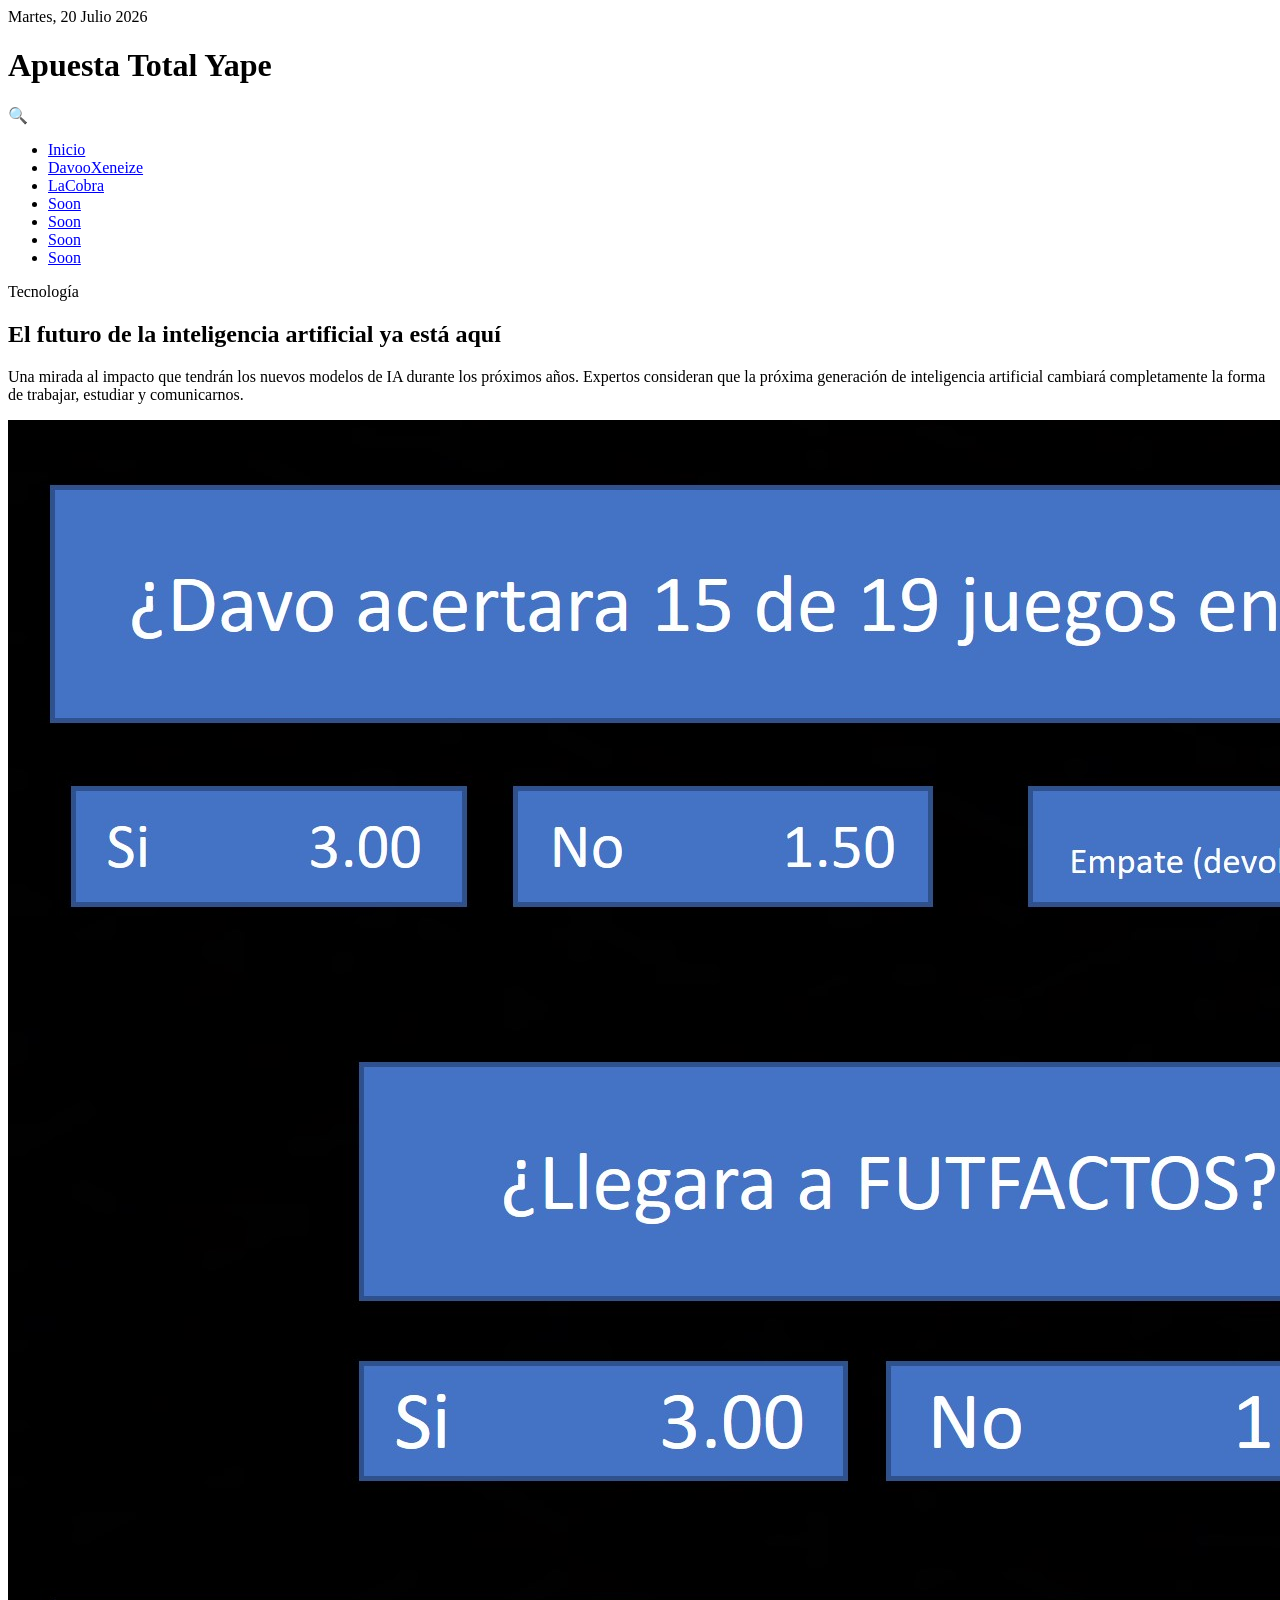
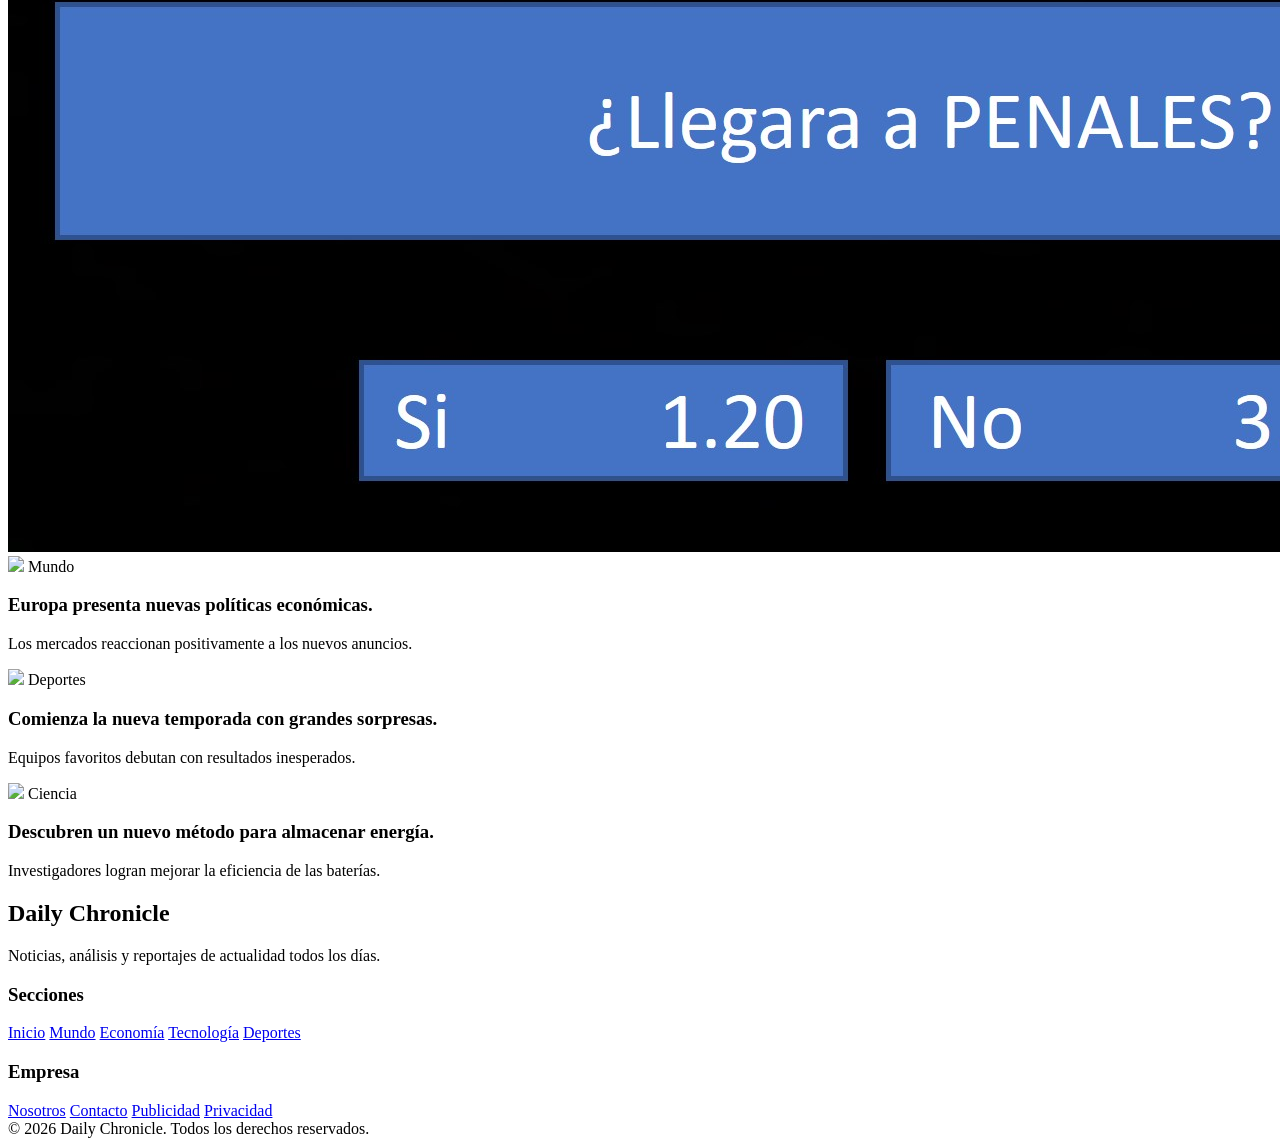
==== index.html @ 3ba388fc "Primer proyecto" ====
<!DOCTYPE html>
<html lang="es">

<head>

    <meta charset="UTF-8">
    <meta name="viewport" content="width=device-width, initial-scale=1.0">

    <title>ApuestaTotalYape</title>

    <!-- Google Fonts -->
    <link rel="preconnect" href="https://fonts.googleapis.com">
    <link rel="preconnect" href="https://fonts.gstatic.com" crossorigin>

    <link href="https://fonts.googleapis.com/css2?family=Inter:wght@300;400;500;600;700&family=Playfair+Display:wght@600;700;800&display=swap" rel="stylesheet">

    <!-- CSS -->
    <link rel="stylesheet" href="styles.css">

</head>

<body>

    <!-- ========================================= -->
    <!-- HEADER -->
    <!-- ========================================= -->

    <header>

        <div class="top-bar">

            <div class="date">
                Martes, 20 Julio 2026
            </div>

            <div class="logo">
                <h1>Apuesta Total Yape</h1>
            </div>

            <div class="account">
                🔍
            </div>

        </div>

        <nav>

            <ul>

                <li><a href="#">Inicio</a></li>
                <li><a href="#">DavooXeneize</a></li>
                <li><a href="#">LaCobra</a></li>
                <li><a href="#">Soon</a></li>
                <li><a href="#">Soon</a></li>
                <li><a href="#">Soon</a></li>
                <li><a href="#">Soon</a></li>

            </ul>

        </nav>

    </header>

    <!-- ========================================= -->
    <!-- CONTENIDO -->
    <!-- ========================================= -->

    <main>

        <!-- HERO -->

        <section class="hero">

            <div class="hero-text">

                <span class="category">
                    Tecnología
                </span>

                <h2>
                    El futuro de la inteligencia artificial ya está aquí
                </h2>

                <p>
                    Una mirada al impacto que tendrán los nuevos modelos de IA
                    durante los próximos años. Expertos consideran que la
                    próxima generación de inteligencia artificial cambiará
                    completamente la forma de trabajar, estudiar y comunicarnos.
                </p>

            </div>

            <div class="hero-image">

                <img src="img/principal.jpg" alt="Noticia principal">

            </div>

        </section>

        <!-- ========================================= -->
        <!-- NOTICIAS -->
        <!-- ========================================= -->

        <section class="news">

            <article class="card">

                <img src="img/noticia1.jpg">

                <span>Mundo</span>

                <h3>Europa presenta nuevas políticas económicas.</h3>

                <p>
                    Los mercados reaccionan positivamente a los nuevos anuncios.
                </p>

            </article>

            <article class="card">

                <img src="img/noticia2.jpg">

                <span>Deportes</span>

                <h3>Comienza la nueva temporada con grandes sorpresas.</h3>

                <p>
                    Equipos favoritos debutan con resultados inesperados.
                </p>

            </article>

            <article class="card">

                <img src="img/noticia3.jpg">

                <span>Ciencia</span>

                <h3>Descubren un nuevo método para almacenar energía.</h3>

                <p>
                    Investigadores logran mejorar la eficiencia de las baterías.
                </p>

            </article>

        </section>

    </main>

    <!-- ========================================= -->
    <!-- FOOTER -->
    <!-- ========================================= -->

    <footer>

        <div class="footer-container">

            <div class="footer-logo">

                <h2>Daily Chronicle</h2>

                <p>
                    Noticias, análisis y reportajes de actualidad todos los días.
                </p>

            </div>

            <div class="footer-links">

                <h3>Secciones</h3>

                <a href="#">Inicio</a>
                <a href="#">Mundo</a>
                <a href="#">Economía</a>
                <a href="#">Tecnología</a>
                <a href="#">Deportes</a>

            </div>

            <div class="footer-links">

                <h3>Empresa</h3>

                <a href="#">Nosotros</a>
                <a href="#">Contacto</a>
                <a href="#">Publicidad</a>
                <a href="#">Privacidad</a>

            </div>

        </div>

        <div class="copyright">

            © 2026 Daily Chronicle. Todos los derechos reservados.

        </div>

    </footer>

    <script src="script.js"></script>

</body>

</html>
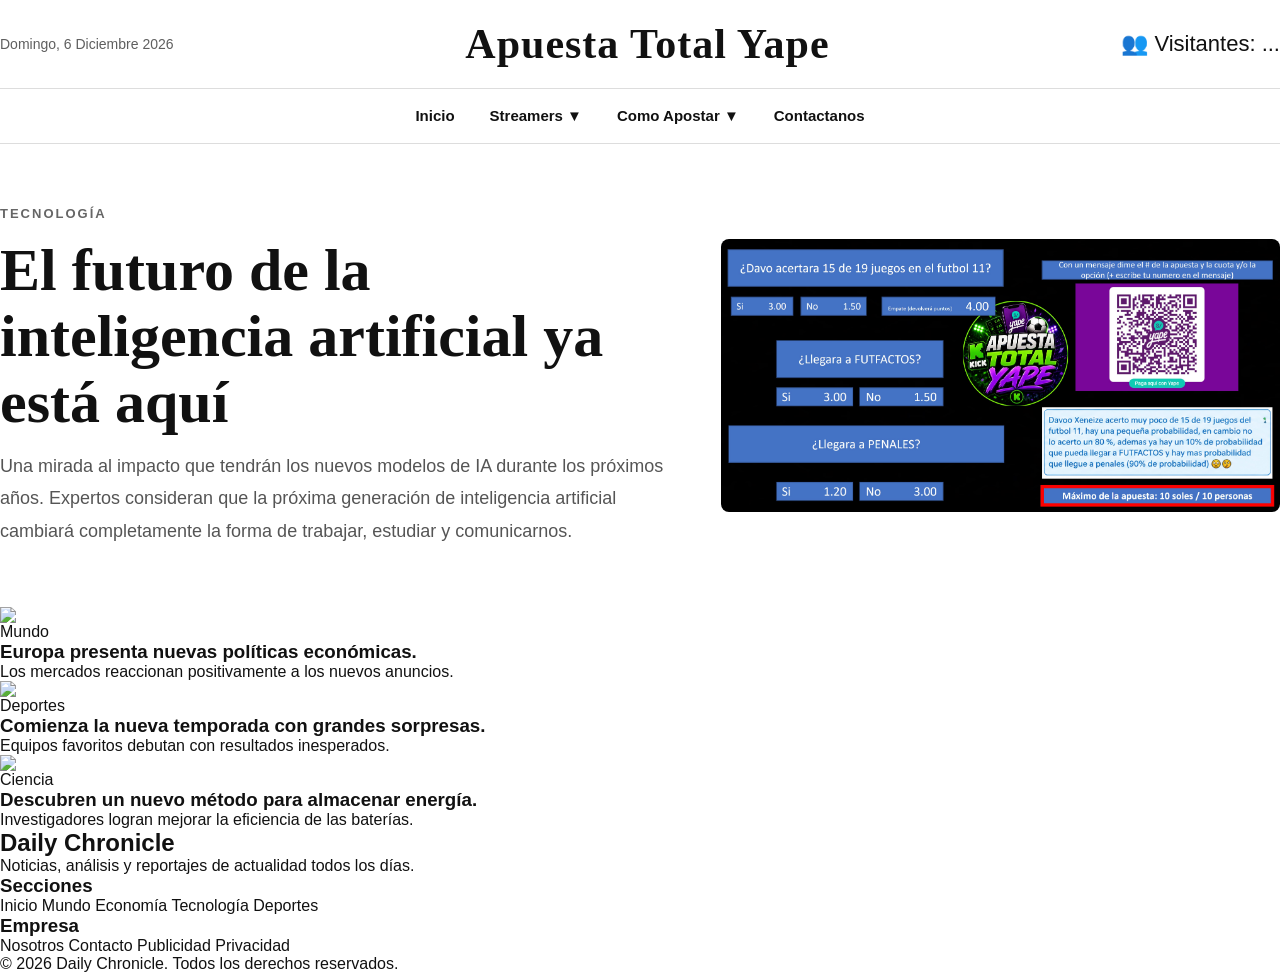
==== commit 1ad6fc6a: "Agregar contador de visitas" ====
--- a/index.html
+++ b/index.html
@@ -29,35 +29,69 @@
 
         <div class="top-bar">
 
-            <div class="date">
-                Martes, 20 Julio 2026
-            </div>
+            <div class="date" id="fecha"></div>
 
             <div class="logo">
                 <h1>Apuesta Total Yape</h1>
             </div>
 
             <div class="account">
-                🔍
-            </div>
+    <span id="contador">👥 Visitantes: ...</span>
+</div>
 
         </div>
 
         <nav>
 
-            <ul>
-
-                <li><a href="#">Inicio</a></li>
-                <li><a href="#">DavooXeneize</a></li>
-                <li><a href="#">LaCobra</a></li>
-                <li><a href="#">Soon</a></li>
-                <li><a href="#">Soon</a></li>
-                <li><a href="#">Soon</a></li>
-                <li><a href="#">Soon</a></li>
+    <ul>
+
+        <li><a href="#">Inicio</a></li>
+
+        <li class="dropdown">
+
+            <a href="#">Streamers ▼</a>
+
+            <ul class="submenu">
+
+                <li>
+                    <a href="https://www.youtube.com/@DavooXeneize" target="_blank">
+                        Davoo Xeneize
+                    </a>
+                </li>
+
+                <li>
+                    <a href="https://www.youtube.com/@LaCobra" target="_blank">
+                        LaCobra
+                    </a>
+                </li>
 
             </ul>
 
-        </nav>
+        </li>
+
+        <li class="dropdown">
+
+    <a href="#">Como Apostar ▼</a>
+
+    <ul class="submenu">
+
+        <li><a href="#">Depósito</a></li>
+
+        <li><a href="#">Cuotas</a></li>
+
+        <li><a href="#">Estadísticas</a></li>
+
+        <li><a href="#">Límite</a></li>
+
+    </ul>
+
+</li>
+        
+        <li><a href="#">Contactanos</a></li>
+
+    </ul>
+
+</nav>
 
     </header>
 
--- a/styles.css
+++ b/styles.css
@@ -0,0 +1,326 @@
+/* ===========================
+   GOOGLE FONTS
+=========================== */
+
+:root{
+
+    --primary:#111111;
+    --secondary:#5f5f5f;
+    --light:#f5f5f5;
+    --border:#dddddd;
+    --white:#ffffff;
+
+    --title:'Playfair Display', serif;
+    --text:'Inter', sans-serif;
+
+    --container:1300px;
+
+}
+
+/* ===========================
+   RESET
+=========================== */
+
+*{
+    margin:0;
+    padding:0;
+    box-sizing:border-box;
+}
+
+html{
+    scroll-behavior:smooth;
+}
+
+body{
+
+    font-family:var(--text);
+    background:var(--white);
+    color:var(--primary);
+
+}
+
+img{
+
+    width:100%;
+    display:block;
+
+}
+
+a{
+
+    text-decoration:none;
+    color:inherit;
+
+}
+
+ul{
+
+    list-style:none;
+
+}
+
+/* ===========================
+   CONTENEDOR
+=========================== */
+
+.container{
+
+    width:90%;
+    max-width:var(--container);
+    margin:auto;
+
+}
+
+/* ===========================
+   HEADER
+=========================== */
+
+header{
+
+    border-bottom:1px solid var(--border);
+    background:white;
+
+}
+
+/* Barra superior */
+
+.top-bar{
+
+    max-width:var(--container);
+    margin:auto;
+
+    display:flex;
+    justify-content:space-between;
+    align-items:center;
+
+    padding:20px 0;
+
+}
+
+.date{
+
+    font-size:14px;
+    color:var(--secondary);
+
+}
+
+.logo h1{
+
+    font-family:var(--title);
+    font-size:42px;
+    font-weight:800;
+    letter-spacing:1px;
+
+}
+
+.account{
+
+    font-size:22px;
+    cursor:pointer;
+
+}
+
+/* ===========================
+   MENU
+=========================== */
+
+nav{
+
+    border-top:1px solid var(--border);
+
+}
+
+nav ul{
+
+    max-width: var(--container);
+
+    margin: auto;
+
+    display: flex;
+
+    justify-content: center;
+
+    gap: 35px;
+
+    padding: 18px 0;
+
+}
+
+nav a{
+
+    font-size:15px;
+    font-weight:600;
+
+    transition:.25s;
+
+}
+
+nav a:hover{
+
+    color:#777;
+
+}
+
+/* ===========================
+   HERO
+=========================== */
+
+.hero{
+
+    max-width:var(--container);
+
+    margin:60px auto;
+
+    display:grid;
+
+    grid-template-columns:1.2fr 1fr;
+
+    gap:50px;
+
+    align-items:center;
+
+}
+
+.category{
+
+    color:#666;
+
+    font-size:13px;
+
+    font-weight:700;
+
+    text-transform:uppercase;
+
+    letter-spacing:2px;
+
+}
+
+.hero h2{
+
+    font-family:var(--title);
+
+    font-size:60px;
+
+    line-height:1.1;
+
+    margin:15px 0;
+
+}
+
+.hero p{
+
+    color:#555;
+
+    line-height:1.8;
+
+    font-size:18px;
+
+}
+
+.hero-image img{
+
+    border-radius:8px;
+
+}
+
+/* ===========================
+   RESPONSIVE
+=========================== */
+
+@media(max-width:900px){
+
+    .hero{
+
+        grid-template-columns:1fr;
+
+    }
+
+    .logo h1{
+
+        font-size:30px;
+
+    }
+
+    nav ul{
+
+        gap:15px;
+        flex-wrap:wrap;
+
+    }
+
+}
+
+/* ===========================
+   MENU DESPLEGABLE
+=========================== */
+
+.dropdown{
+    position: relative;
+}
+
+.dropdown .submenu{
+
+    display: none;
+
+    position: absolute;
+
+    top: 100%;
+    left: 0;
+
+    background: white;
+
+    min-width: 220px;
+
+    padding: 8px 0;
+
+    margin: 0;
+
+    border: 2px solid #2e8b57;
+
+    list-style: none;
+
+    box-shadow: 0 10px 20px rgba(0,0,0,.15);
+
+    border-radius: 8px;
+
+    z-index: 1000;
+
+    /* MUY IMPORTANTE */
+    flex-direction: column;
+}
+
+.dropdown .submenu li{
+
+    width: 100%;
+}
+
+.dropdown .submenu li a{
+
+    display: block;
+
+    padding: 10px 18px;
+
+    color: #111;
+
+    font-weight: 600;
+
+    transition: all .3s ease;
+
+}
+
+.dropdown .submenu li a:hover{
+
+    background: #1faa59;
+
+    color: white;
+
+    transition: .3s;
+
+    box-shadow: 0 0 12px rgba(31,170,89,.7);
+
+}
+
+.dropdown:hover .submenu{
+
+    display: block;
+}
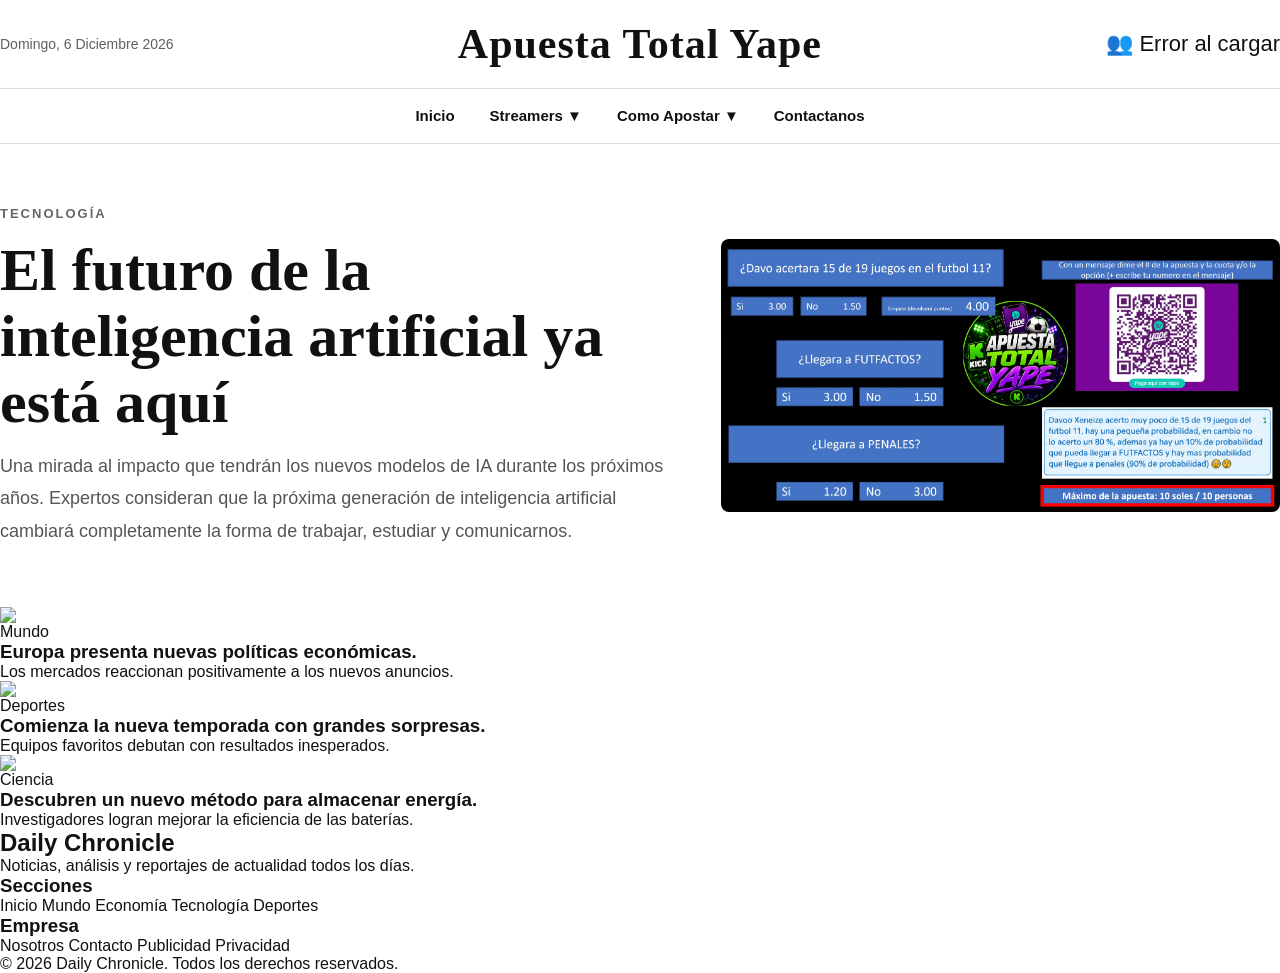
==== commit 6c3404a4: "Agregar GoatCounter" ====
--- a/index.html
+++ b/index.html
@@ -237,6 +237,9 @@
 
     <script src="script.js"></script>
 
+    <script data-goatcounter="https://eddketz.goatcounter.com/count"
+        async src="//gc.zgo.at/count.js"></script>
+
 </body>
 
 </html>
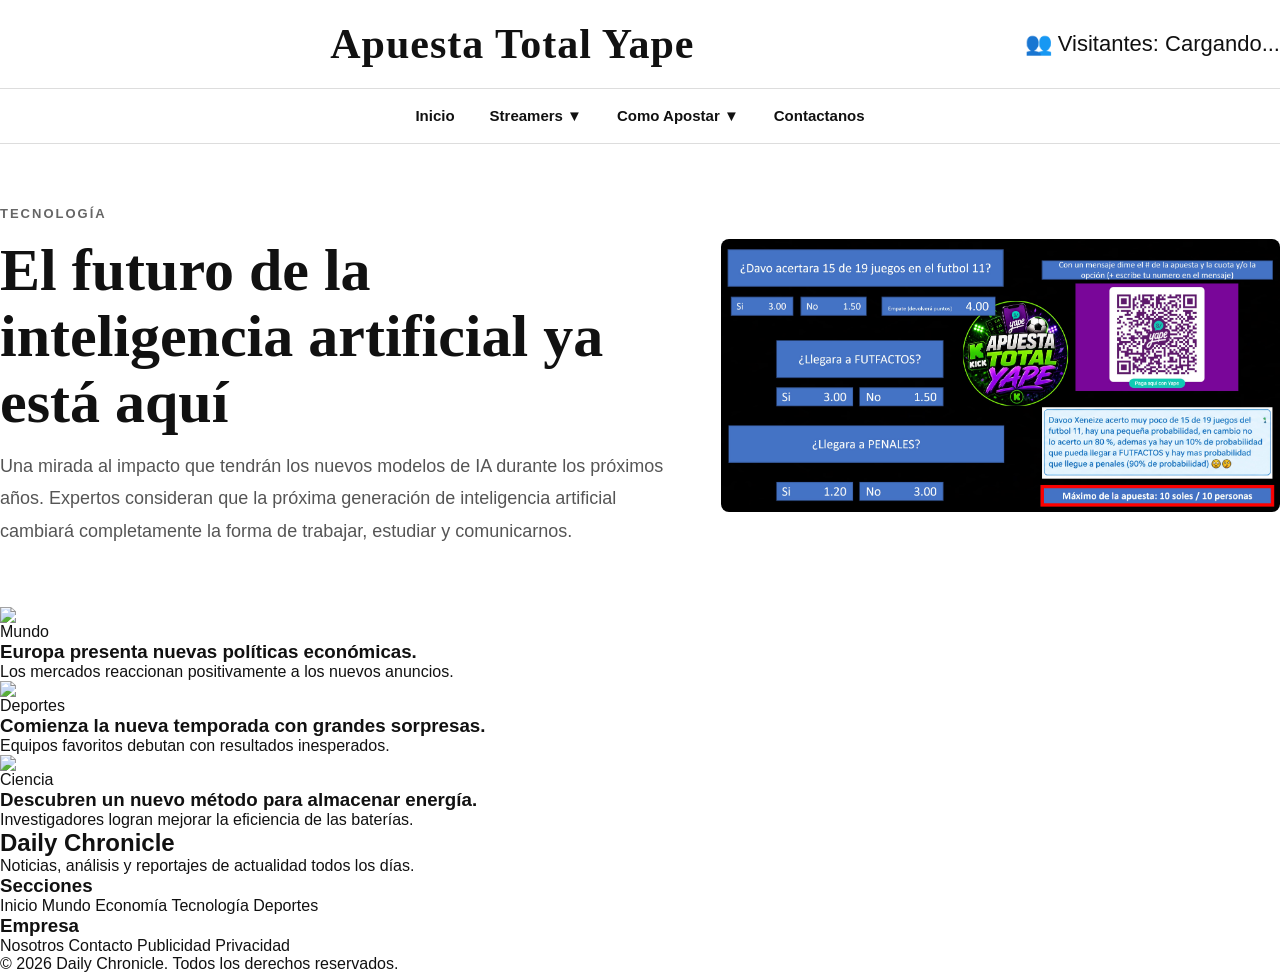
==== commit 2401b110: "Actualizar contador Supabase" ====
--- a/index.html
+++ b/index.html
@@ -36,7 +36,7 @@
             </div>
 
             <div class="account">
-    <span id="contador">👥 Visitantes: ...</span>
+    <span id="contador">👥 Visitantes: Cargando...</span>
 </div>
 
         </div>
@@ -235,7 +235,8 @@
 
     </footer>
 
-    <script src="script.js"></script>
+    <script src="https://cdn.jsdelivr.net/npm/@supabase/supabase-js@2"></script>
+    <script src="script.js?v=1"></script>
 
     <script data-goatcounter="https://eddketz.goatcounter.com/count"
         async src="//gc.zgo.at/count.js"></script>
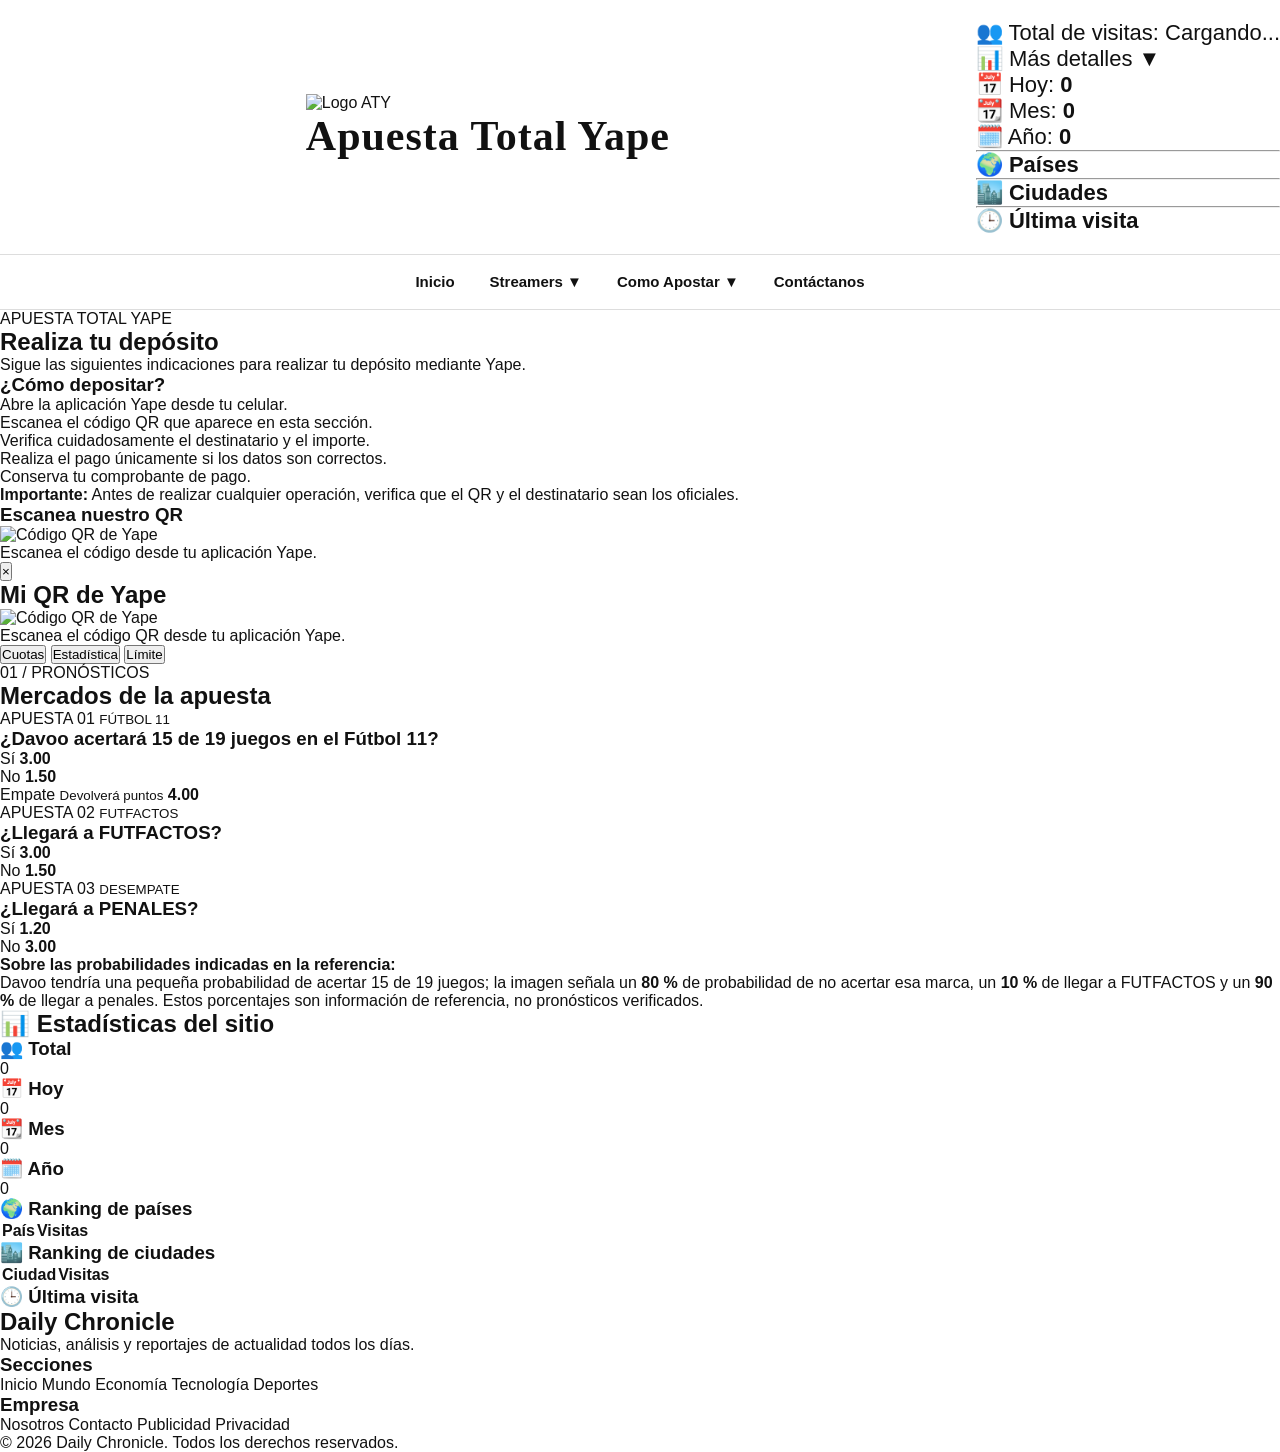
==== commit 83633895: "Update index.html with new features and links" ====
--- a/index.html
+++ b/index.html
@@ -8,6 +8,8 @@
 
     <title>ApuestaTotalYape</title>
 
+    <!-- LOGO DE LA PESTAÑA -->
+    <link rel="icon" type="image/png" href="./img/favicon.png?v=2">
     <!-- Google Fonts -->
     <link rel="preconnect" href="https://fonts.googleapis.com">
     <link rel="preconnect" href="https://fonts.gstatic.com" crossorigin>
@@ -16,6 +18,7 @@
 
     <!-- CSS -->
     <link rel="stylesheet" href="styles.css">
+    
 
 </head>
 
@@ -32,65 +35,109 @@
             <div class="date" id="fecha"></div>
 
             <div class="logo">
+                <img src="img/favicon.png" alt="Logo ATY">
                 <h1>Apuesta Total Yape</h1>
             </div>
 
             <div class="account">
-    <span id="contador">👥 Visitantes: Cargando...</span>
+
+    <span id="contador">
+        👥 Total de visitas: Cargando...
+    </span>
+
+    <div class="menu-estadisticas">
+
+        <span class="btn-detalles">
+            📊 Más detalles ▼
+        </span>
+
+        <div class="submenu-estadisticas">
+
+            <div class="detalle">
+                📅 Hoy:
+                <strong id="hoy">0</strong>
+            </div>
+
+            <div class="detalle">
+                📆 Mes:
+                <strong id="mes">0</strong>
+            </div>
+
+            <div class="detalle">
+                🗓️ Año:
+                <strong id="anio">0</strong>
+            </div>
+
+            <hr>
+
+            <h4>🌍 Países</h4>
+
+            <table class="tabla-mini">
+                <tbody id="rankingPaises"></tbody>
+            </table>
+
+            <hr>
+
+            <h4>🏙️ Ciudades</h4>
+
+            <table class="tabla-mini">
+                <tbody id="rankingCiudades"></tbody>
+            </table>
+
+            <hr>
+
+            <h4>🕒 Última visita</h4>
+
+            <div id="ultimaVisita"></div>
+
+        </div>
+
+    </div>
+
 </div>
 
         </div>
 
         <nav>
-
     <ul>
 
-        <li><a href="#">Inicio</a></li>
+        <li><a href="#inicio">Inicio</a></li>
 
         <li class="dropdown">
-
             <a href="#">Streamers ▼</a>
 
             <ul class="submenu">
-
                 <li>
-                    <a href="https://www.youtube.com/@DavooXeneize" target="_blank">
+                    <a href="https://kick.com/davooxeneize" target="_blank" rel="noopener noreferrer">
                         Davoo Xeneize
                     </a>
                 </li>
 
                 <li>
-                    <a href="https://www.youtube.com/@LaCobra" target="_blank">
+                    <a href="https://kick.com/lacobraaa" target="_blank" rel="noopener noreferrer">
                         LaCobra
                     </a>
                 </li>
-
             </ul>
-
         </li>
 
         <li class="dropdown">
-
     <a href="#">Como Apostar ▼</a>
 
     <ul class="submenu">
-
-        <li><a href="#">Depósito</a></li>
-
-        <li><a href="#">Cuotas</a></li>
-
-        <li><a href="#">Estadísticas</a></li>
-
-        <li><a href="#">Límite</a></li>
-
+        <li><a href="#deposito">Depósito</a></li>
+
+        <li>
+            <a href="#cuotas">
+                Cuotas - Estadísticas - Límite
+            </a>
+        </li>
     </ul>
-
 </li>
-        
-        <li><a href="#">Contactanos</a></li>
+
+        <li><a href="#contactanos">Contáctanos</a></li>
 
     </ul>
-
 </nav>
 
     </header>
@@ -99,90 +146,413 @@
     <!-- CONTENIDO -->
     <!-- ========================================= -->
 
-    <main>
-
-        <!-- HERO -->
-
-        <section class="hero">
-
-            <div class="hero-text">
-
-                <span class="category">
-                    Tecnología
-                </span>
-
-                <h2>
-                    El futuro de la inteligencia artificial ya está aquí
-                </h2>
-
-                <p>
-                    Una mirada al impacto que tendrán los nuevos modelos de IA
-                    durante los próximos años. Expertos consideran que la
-                    próxima generación de inteligencia artificial cambiará
-                    completamente la forma de trabajar, estudiar y comunicarnos.
-                </p>
-
-            </div>
-
-            <div class="hero-image">
-
-                <img src="img/principal.jpg" alt="Noticia principal">
-
-            </div>
-
-        </section>
-
-        <!-- ========================================= -->
-        <!-- NOTICIAS -->
-        <!-- ========================================= -->
-
-        <section class="news">
-
-            <article class="card">
-
-                <img src="img/noticia1.jpg">
-
-                <span>Mundo</span>
-
-                <h3>Europa presenta nuevas políticas económicas.</h3>
-
-                <p>
-                    Los mercados reaccionan positivamente a los nuevos anuncios.
-                </p>
-
+    
+<main id="inicio" class="contenido-aty">
+
+   
+<!-- 1. DEPOSITOS -->
+<section id="deposito" class="seccion">
+
+    <span class="etiqueta">APUESTA TOTAL YAPE</span>
+
+    <h2>Realiza tu depósito</h2>
+
+    <p>
+        Sigue las siguientes indicaciones para realizar tu depósito
+        mediante Yape.
+    </p>
+
+    <div class="deposito-contenido">
+
+        <div class="deposito-instrucciones">
+
+            <h3>¿Cómo depositar?</h3>
+
+            <ol>
+                <li>Abre la aplicación Yape desde tu celular.</li>
+                <li>Escanea el código QR que aparece en esta sección.</li>
+                <li>Verifica cuidadosamente el destinatario y el importe.</li>
+                <li>Realiza el pago únicamente si los datos son correctos.</li>
+                <li>Conserva tu comprobante de pago.</li>
+            </ol>
+
+            <p class="aviso-deposito">
+                <strong>Importante:</strong>
+                Antes de realizar cualquier operación, verifica que
+                el QR y el destinatario sean los oficiales.
+            </p>
+
+        </div>
+
+        <div class="deposito-qr">
+
+            <h3>Escanea nuestro QR</h3>
+
+            <img
+                src="img/qr-yape.jpg"
+                alt="Código QR de Yape"
+                class="qr-imagen"
+            >
+
+            <p>Escanea el código desde tu aplicación Yape.</p>
+
+            
+
+        </div>
+
+    </div>
+
+</section>
+
+<!-- VENTANA DEL QR -->
+<div class="modal-qr" id="modalQR">
+
+    <div class="modal-qr-contenido">
+
+        <button class="cerrar-qr" id="cerrarQR" aria-label="Cerrar">
+            &times;
+        </button>
+
+        <h2>Mi QR de Yape</h2>
+
+        <img src="img/qr-yape.png" alt="Código QR de Yape">
+
+        <p>Escanea el código QR desde tu aplicación Yape.</p>
+
+    </div>
+
+</div>
+
+   
+
+<!-- =========================================
+     ATY - CUOTAS, ESTADÍSTICA Y LÍMITE
+========================================= -->
+
+<section id="cuotas" class="seccion cuotas">
+
+    <!-- PESTAÑAS -->
+    <div class="aty-tabs" role="tablist" aria-label="Secciones ATY">
+
+        <button class="aty-tab activo"
+                type="button"
+                role="tab"
+                aria-selected="true"
+                aria-controls="panel-cuotas"
+                data-tab="panel-cuotas">
+            Cuotas
+        </button>
+
+        <button class="aty-tab"
+                type="button"
+                role="tab"
+                aria-selected="false"
+                aria-controls="panel-estadistica"
+                data-tab="panel-estadistica">
+            Estadística
+        </button>
+
+        <button class="aty-tab"
+                type="button"
+                role="tab"
+                aria-selected="false"
+                aria-controls="panel-limite"
+                data-tab="panel-limite">
+            Límite
+        </button>
+
+    </div>
+
+    <!-- =====================================
+         PESTAÑA 1: CUOTAS
+    ====================================== -->
+
+    <div id="panel-cuotas" class="aty-panel activo" role="tabpanel">
+
+        <div class="pronosticos-titulo">
+            <span>01 / PRONÓSTICOS</span>
+            <h2>Mercados de la apuesta</h2>
+        </div>
+
+        <!-- APUESTA 01 -->
+
+        <article class="apuesta-card">
+
+            <div class="apuesta-cabecera">
+                <span>APUESTA 01</span>
+                <small>FÚTBOL 11</small>
+            </div>
+
+            <h3>¿Davoo acertará 15 de 19 juegos en el Fútbol 11?</h3>
+
+            <div class="apuesta-opciones">
+
+                <div class="apuesta-opcion">
+                    <span>Sí</span>
+                    <strong>3.00</strong>
+                </div>
+
+                <div class="apuesta-opcion">
+                    <span>No</span>
+                    <strong>1.50</strong>
+                </div>
+
+                <div class="apuesta-opcion opcion-empate">
+                    <span>
+                        Empate
+                        <small>Devolverá puntos</small>
+                    </span>
+                    <strong>4.00</strong>
+                </div>
+
+            </div>
+
+        </article>
+
+        <!-- APUESTA 02 -->
+
+        <article class="apuesta-card">
+
+            <div class="apuesta-cabecera">
+                <span>APUESTA 02</span>
+                <small>FUTFACTOS</small>
+            </div>
+
+            <h3>¿Llegará a FUTFACTOS?</h3>
+
+            <div class="apuesta-opciones dos-opciones">
+
+                <div class="apuesta-opcion">
+                    <span>Sí</span>
+                    <strong>3.00</strong>
+                </div>
+
+                <div class="apuesta-opcion">
+                    <span>No</span>
+                    <strong>1.50</strong>
+                </div>
+
+            </div>
+
+        </article>
+
+        <!-- APUESTA 03 -->
+
+        <article class="apuesta-card">
+
+            <div class="apuesta-cabecera">
+                <span>APUESTA 03</span>
+                <small>DESEMPATE</small>
+            </div>
+
+            <h3>¿Llegará a PENALES?</h3>
+
+            <div class="apuesta-opciones dos-opciones">
+
+                <div class="apuesta-opcion">
+                    <span>Sí</span>
+                    <strong>1.20</strong>
+                </div>
+
+                <div class="apuesta-opcion">
+                    <span>No</span>
+                    <strong>3.00</strong>
+                </div>
+
+            </div>
+
+        </article>
+
+        <div class="referencia-probabilidades">
+
+            <strong>Sobre las probabilidades indicadas en la referencia:</strong>
+
+            <p>
+                Davoo tendría una pequeña probabilidad de acertar
+                15 de 19 juegos; la imagen señala un
+                <strong>80 %</strong> de probabilidad de no acertar
+                esa marca, un <strong>10 %</strong> de llegar a
+                FUTFACTOS y un <strong>90 %</strong> de llegar a
+                penales. Estos porcentajes son información de
+                referencia, no pronósticos verificados.
+            </p>
+
+        </div>
+
+    </div>
+
+    <!-- =====================================
+         PESTAÑA 2: ESTADÍSTICA
+    ====================================== -->
+
+    <div id="panel-estadistica" class="aty-panel"
+         role="tabpanel" hidden>
+
+        <div class="pronosticos-titulo">
+            <span>02 / ESTADÍSTICA</span>
+            <h2>Probabilidades de referencia</h2>
+        </div>
+
+        <div class="estadistica-grid">
+
+            <article class="estadistica-card">
+                <span>01</span>
+                <h3>No acertar 15 de 19</h3>
+                <strong>80 %</strong>
+                <p>Probabilidad indicada en la imagen de referencia.</p>
             </article>
 
-            <article class="card">
-
-                <img src="img/noticia2.jpg">
-
-                <span>Deportes</span>
-
-                <h3>Comienza la nueva temporada con grandes sorpresas.</h3>
-
-                <p>
-                    Equipos favoritos debutan con resultados inesperados.
-                </p>
-
+            <article class="estadistica-card">
+                <span>02</span>
+                <h3>Llegar a FUTFACTOS</h3>
+                <strong>10 %</strong>
+                <p>Probabilidad indicada en la imagen de referencia.</p>
             </article>
 
-            <article class="card">
-
-                <img src="img/noticia3.jpg">
-
-                <span>Ciencia</span>
-
-                <h3>Descubren un nuevo método para almacenar energía.</h3>
-
-                <p>
-                    Investigadores logran mejorar la eficiencia de las baterías.
-                </p>
-
+            <article class="estadistica-card">
+                <span>03</span>
+                <h3>Llegar a penales</h3>
+                <strong>90 %</strong>
+                <p>Probabilidad indicada en la imagen de referencia.</p>
             </article>
 
-        </section>
-
-    </main>
+        </div>
+
+        <div class="referencia-probabilidades">
+            <strong>Información estadística</strong>
+            <p>
+                Los porcentajes mostrados son datos de referencia
+                proporcionados para esta sección. No representan
+                resultados comprobados ni estadísticas en tiempo real.
+            </p>
+        </div>
+
+    </div>
+
+    <!-- =====================================
+         PESTAÑA 3: LÍMITE
+    ====================================== -->
+
+    <div id="panel-limite" class="aty-panel"
+         role="tabpanel" hidden>
+
+        <div class="pronosticos-titulo">
+            <span>03 / LÍMITE</span>
+            <h2>Información de límites</h2>
+        </div>
+
+        <div class="limite-panel">
+
+            <div class="limite-icono">ⓘ</div>
+
+            <h3>Límites de apuesta</h3>
+
+            <p>
+                En esta sección se publicarán los límites
+                correspondientes a cada mercado de apuesta.
+            </p>
+
+            <div class="limite-aviso">
+                Los importes y condiciones oficiales se mostrarán
+                cuando estén definidos.
+            </div>
+
+        </div>
+
+    </div>
+
+</section>
+
+
+    <!-- ========================================= -->
+    <!-- ESTADÍSTICAS -->
+    <!-- ========================================= -->
+
+    <section class="estadisticas" id="estadisticas">
+
+        <h2>📊 Estadísticas del sitio</h2>
+
+        <div class="panel-estadisticas">
+
+            <div class="tarjeta">
+                <h3>👥 Total</h3>
+                <span id="total">0</span>
+            </div>
+
+            <div class="tarjeta">
+                <h3>📅 Hoy</h3>
+                <span id="hoy">0</span>
+            </div>
+
+            <div class="tarjeta">
+                <h3>📆 Mes</h3>
+                <span id="mes">0</span>
+            </div>
+
+            <div class="tarjeta">
+                <h3>🗓️ Año</h3>
+                <span id="anioMini">0</span>
+            </div>
+
+        </div>
+
+        <div class="tablas">
+
+            <div>
+
+                <h3>🌍 Ranking de países</h3>
+
+                <table>
+
+                    <thead>
+
+                        <tr>
+                            <th>País</th>
+                            <th>Visitas</th>
+                        </tr>
+
+                    </thead>
+
+                    <tbody id="rankingPaises"></tbody>
+
+                </table>
+
+            </div>
+
+            <div>
+
+                <h3>🏙️ Ranking de ciudades</h3>
+
+                <table>
+
+                    <thead>
+
+                        <tr>
+                            <th>Ciudad</th>
+                            <th>Visitas</th>
+                        </tr>
+
+                    </thead>
+
+                    <tbody id="rankingCiudades"></tbody>
+
+                </table>
+
+            </div>
+
+        </div>
+
+        <div class="ultima">
+
+            <h3>🕒 Última visita</h3>
+
+            <div id="ultimaVisita"></div>
+
+        </div>
+
+    </section>
+
+    
 
     <!-- ========================================= -->
     <!-- FOOTER -->
@@ -235,6 +605,7 @@
 
     </footer>
 
+
     <script src="https://cdn.jsdelivr.net/npm/@supabase/supabase-js@2"></script>
     <script src="script.js?v=1"></script>
 
@@ -243,4 +614,4 @@
 
 </body>
 
-</html>+</html>
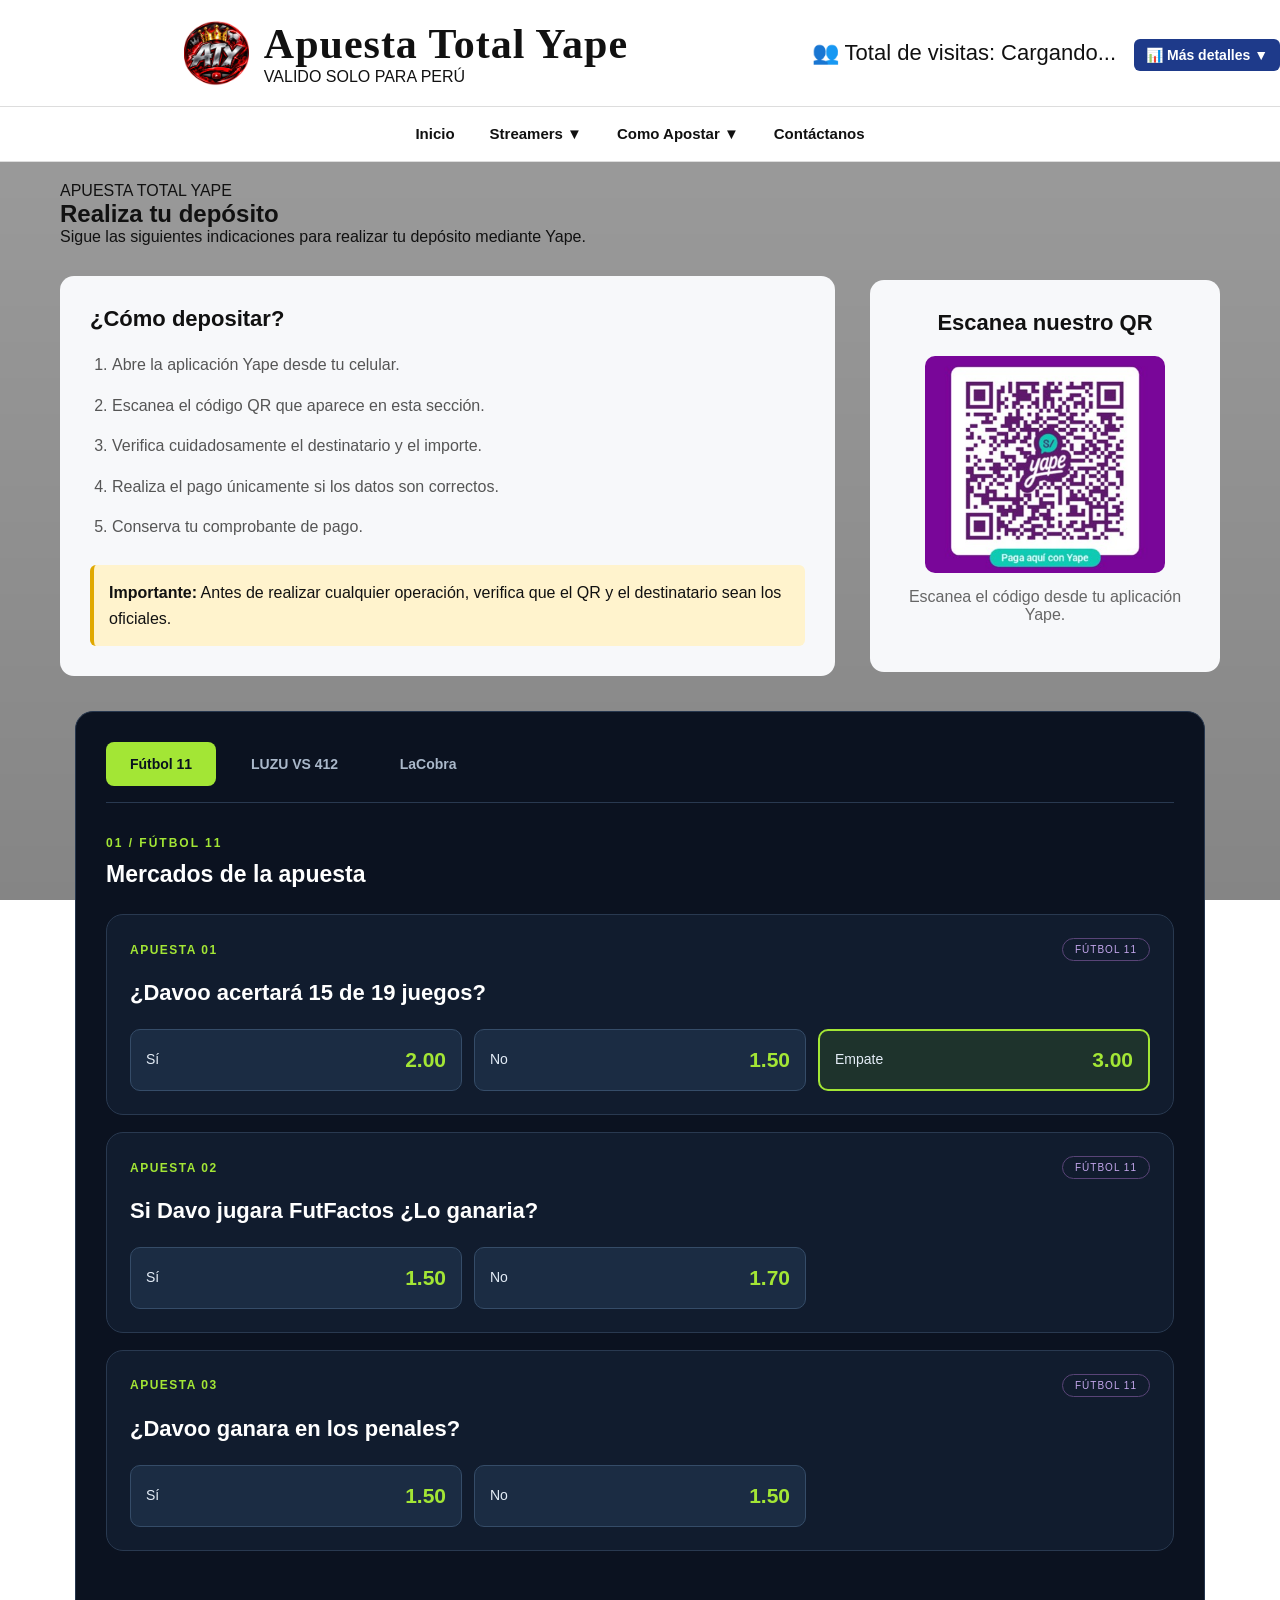
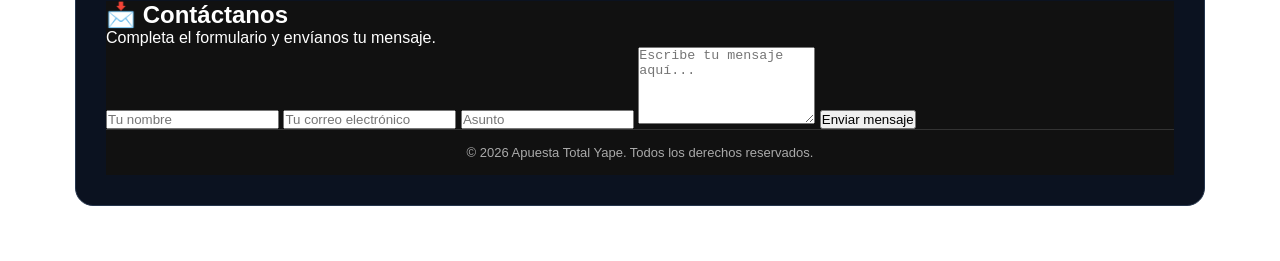
==== commit 2b221965: "Update index.html" ====
--- a/index.html
+++ b/index.html
@@ -19,10 +19,156 @@
     <!-- CSS -->
     <link rel="stylesheet" href="styles.css">
     
+<!-- FONDO PERSONALIZADO ATY -->
+<style>
+    html {
+        min-height: 100%;
+    }
+
+    body {
+        position: relative;
+        isolation: isolate;
+        min-height: 100vh;
+        background: transparent !important;
+    }
+
+    body::before {
+        content: "";
+        position: fixed;
+        inset: 0;
+        z-index: -1;
+        pointer-events: none;
+
+        background-image:
+            linear-gradient(
+                rgba(0, 0, 0, 0.38),
+                rgba(0, 0, 0, 0.48)
+            ),
+            url("./img/fondo.jpg");
+
+        background-size: cover;
+        background-position: center center;
+        background-repeat: no-repeat;
+    }
+</style>
+
+    
 
 </head>
 
+
+
+
+
 <body>
+
+    <!-- =================================
+     MODAL DE APUESTAS ATY
+================================= -->
+
+<div id="modalApuesta"
+     class="modal-apuesta"
+     style="display: none;">
+
+    <div class="modal-apuesta-contenido">
+
+        <button type="button" id="cerrarApuesta"
+                class="cerrar-apuesta">&times;</button>
+
+        <span class="modal-etiqueta">ATY / CONFIRMACIÓN</span>
+
+        <h2>¡Tu selección está lista!</h2>
+
+        <p class="modal-descripcion">
+            Sigue las instrucciones para realizar tu pago por Yape.
+        </p>
+
+        
+<!-- AVISO DE LIMITES -->
+<div class="aviso-limites">
+    <p>⚠️ MÁXIMO S/ 10 SOLES Y MINIMO S/ 2 SOLES POR APUESTA </p>
+    <p>⚠️ MÁXIMO 10 APUESTAS</p>
+
+    <small>
+        Dependiendo de la demanda, se comunicará por medio
+        de un mensaje en la página si se aumentará el límite
+        de apuestas y la cantidad permitida.
+    </small>
+</div>
+
+
+        <div class="resumen-apuesta">
+
+            <span>Tu apuesta</span>
+            <strong id="modalPregunta">Pregunta seleccionada</strong>
+
+            <div class="resumen-datos">
+                <div>
+                    <small>Opción</small>
+                    <strong id="modalOpcion">Sí</strong>
+                </div>
+
+                <div>
+                    <small>Cuota</small>
+                    <strong id="modalCuota">2.00</strong>
+                </div>
+            </div>
+
+        </div>
+
+        <div class="instrucciones-yape">
+
+            <h3>Instrucciones de pago</h3>
+
+            <p>
+                1. Abre tu aplicación Yape.
+            </p>
+
+            <p>
+                2. Envía el pago al siguiente número:
+            </p>
+
+            <div class="numero-yape">
+                <strong id="numeroYape">TU NUMERO DE YAPE</strong>
+            </div>
+
+            <p>
+                3. En el mensaje de Yape escribe tu número
+                de celular, la cuota y la opción que escogiste.
+            </p>
+
+        </div>
+
+        <label for="celularApostador">
+            Tu número de celular
+        </label>
+
+        <input
+            type="tel"
+            id="celularApostador"
+            placeholder="Ejemplo: 999888777"
+            maxlength="15"
+        >
+
+        <div class="mensaje-yape">
+            <small>MENSAJE QUE DEBES ESCRIBIR EN YAPE</small>
+            <p id="textoMensajeYape">
+                Mi número: - | Opción: - | Cuota: -
+            </p>
+        </div>
+
+        <button type="button" id="copiarMensajeYape"
+                class="boton-copiar-yape">
+            COPIAR MENSAJE
+        </button>
+
+        <p class="nota-yape">
+            Verifica los datos antes de realizar cualquier pago.
+        </p>
+
+    </div>
+
+</div>
 
     <!-- ========================================= -->
     <!-- HEADER -->
@@ -34,10 +180,16 @@
 
             <div class="date" id="fecha"></div>
 
-            <div class="logo">
-                <img src="img/favicon.png" alt="Logo ATY">
-                <h1>Apuesta Total Yape</h1>
-            </div>
+            
+<div class="logo">
+    <img src="img/favicon.png" alt="Logo ATY">
+
+    <div class="logo-texto">
+        <h1>Apuesta Total Yape</h1>
+        <span class="aviso-peru">VALIDO SOLO PARA PERÚ</span>
+    </div>
+</div>
+
 
             <div class="account">
 
@@ -135,7 +287,7 @@
     </ul>
 </li>
 
-        <li><a href="#contactanos">Contáctanos</a></li>
+        <li><a href="#contacto">Contáctanos</a></li>
 
     </ul>
 </nav>
@@ -229,239 +381,269 @@
      ATY - CUOTAS, ESTADÍSTICA Y LÍMITE
 ========================================= -->
 
+
 <section id="cuotas" class="seccion cuotas">
 
     <!-- PESTAÑAS -->
-    <div class="aty-tabs" role="tablist" aria-label="Secciones ATY">
+    <div class="aty-tabs" role="tablist">
 
         <button class="aty-tab activo"
                 type="button"
                 role="tab"
                 aria-selected="true"
-                aria-controls="panel-cuotas"
-                data-tab="panel-cuotas">
-            Cuotas
+                aria-controls="panel-futbol11"
+                data-tab="panel-futbol11">
+            Fútbol 11
         </button>
 
         <button class="aty-tab"
                 type="button"
                 role="tab"
                 aria-selected="false"
-                aria-controls="panel-estadistica"
-                data-tab="panel-estadistica">
-            Estadística
+                aria-controls="panel-luzu"
+                data-tab="panel-luzu">
+            LUZU VS 412
         </button>
 
         <button class="aty-tab"
                 type="button"
                 role="tab"
                 aria-selected="false"
-                aria-controls="panel-limite"
-                data-tab="panel-limite">
-            Límite
+                aria-controls="panel-lacobra"
+                data-tab="panel-lacobra">
+            LaCobra
         </button>
 
     </div>
 
-    <!-- =====================================
-         PESTAÑA 1: CUOTAS
-    ====================================== -->
-
-    <div id="panel-cuotas" class="aty-panel activo" role="tabpanel">
-
-        <div class="pronosticos-titulo">
-            <span>01 / PRONÓSTICOS</span>
-            <h2>Mercados de la apuesta</h2>
-        </div>
-
-        <!-- APUESTA 01 -->
-
-        <article class="apuesta-card">
-
-            <div class="apuesta-cabecera">
-                <span>APUESTA 01</span>
-                <small>FÚTBOL 11</small>
-            </div>
-
-            <h3>¿Davoo acertará 15 de 19 juegos en el Fútbol 11?</h3>
-
-            <div class="apuesta-opciones">
-
-                <div class="apuesta-opcion">
-                    <span>Sí</span>
-                    <strong>3.00</strong>
-                </div>
-
-                <div class="apuesta-opcion">
-                    <span>No</span>
-                    <strong>1.50</strong>
-                </div>
-
-                <div class="apuesta-opcion opcion-empate">
-                    <span>
-                        Empate
-                        <small>Devolverá puntos</small>
-                    </span>
-                    <strong>4.00</strong>
-                </div>
-
-            </div>
-
-        </article>
-
-        <!-- APUESTA 02 -->
-
-        <article class="apuesta-card">
-
-            <div class="apuesta-cabecera">
-                <span>APUESTA 02</span>
-                <small>FUTFACTOS</small>
-            </div>
-
-            <h3>¿Llegará a FUTFACTOS?</h3>
-
-            <div class="apuesta-opciones dos-opciones">
-
-                <div class="apuesta-opcion">
-                    <span>Sí</span>
-                    <strong>3.00</strong>
-                </div>
-
-                <div class="apuesta-opcion">
-                    <span>No</span>
-                    <strong>1.50</strong>
-                </div>
-
-            </div>
-
-        </article>
-
-        <!-- APUESTA 03 -->
-
-        <article class="apuesta-card">
-
-            <div class="apuesta-cabecera">
-                <span>APUESTA 03</span>
-                <small>DESEMPATE</small>
-            </div>
-
-            <h3>¿Llegará a PENALES?</h3>
-
-            <div class="apuesta-opciones dos-opciones">
-
-                <div class="apuesta-opcion">
-                    <span>Sí</span>
-                    <strong>1.20</strong>
-                </div>
-
-                <div class="apuesta-opcion">
-                    <span>No</span>
-                    <strong>3.00</strong>
-                </div>
-
-            </div>
-
-        </article>
-
-        <div class="referencia-probabilidades">
-
-            <strong>Sobre las probabilidades indicadas en la referencia:</strong>
-
-            <p>
-                Davoo tendría una pequeña probabilidad de acertar
-                15 de 19 juegos; la imagen señala un
-                <strong>80 %</strong> de probabilidad de no acertar
-                esa marca, un <strong>10 %</strong> de llegar a
-                FUTFACTOS y un <strong>90 %</strong> de llegar a
-                penales. Estos porcentajes son información de
-                referencia, no pronósticos verificados.
-            </p>
-
-        </div>
-
-    </div>
-
-    <!-- =====================================
-         PESTAÑA 2: ESTADÍSTICA
-    ====================================== -->
-
-    <div id="panel-estadistica" class="aty-panel"
-         role="tabpanel" hidden>
-
-        <div class="pronosticos-titulo">
-            <span>02 / ESTADÍSTICA</span>
-            <h2>Probabilidades de referencia</h2>
-        </div>
-
-        <div class="estadistica-grid">
-
-            <article class="estadistica-card">
-                <span>01</span>
-                <h3>No acertar 15 de 19</h3>
-                <strong>80 %</strong>
-                <p>Probabilidad indicada en la imagen de referencia.</p>
-            </article>
-
-            <article class="estadistica-card">
-                <span>02</span>
-                <h3>Llegar a FUTFACTOS</h3>
-                <strong>10 %</strong>
-                <p>Probabilidad indicada en la imagen de referencia.</p>
-            </article>
-
-            <article class="estadistica-card">
-                <span>03</span>
-                <h3>Llegar a penales</h3>
-                <strong>90 %</strong>
-                <p>Probabilidad indicada en la imagen de referencia.</p>
-            </article>
-
-        </div>
-
-        <div class="referencia-probabilidades">
-            <strong>Información estadística</strong>
-            <p>
-                Los porcentajes mostrados son datos de referencia
-                proporcionados para esta sección. No representan
-                resultados comprobados ni estadísticas en tiempo real.
-            </p>
-        </div>
-
-    </div>
-
-    <!-- =====================================
-         PESTAÑA 3: LÍMITE
-    ====================================== -->
-
-    <div id="panel-limite" class="aty-panel"
-         role="tabpanel" hidden>
-
-        <div class="pronosticos-titulo">
-            <span>03 / LÍMITE</span>
-            <h2>Información de límites</h2>
-        </div>
-
-        <div class="limite-panel">
-
-            <div class="limite-icono">ⓘ</div>
-
-            <h3>Límites de apuesta</h3>
-
-            <p>
-                En esta sección se publicarán los límites
-                correspondientes a cada mercado de apuesta.
-            </p>
-
-            <div class="limite-aviso">
-                Los importes y condiciones oficiales se mostrarán
-                cuando estén definidos.
-            </div>
-
-        </div>
-
-    </div>
-
-</section>
+
+    
+<!-- FÚTBOL 11 -->
+<div id="panel-futbol11" class="aty-panel activo" role="tabpanel">
+
+    <div class="pronosticos-titulo">
+        <span>01 / FÚTBOL 11</span>
+        <h2>Mercados de la apuesta</h2>
+    </div>
+
+    <!-- APUESTA 01 -->
+    <article class="apuesta-card">
+
+        <div class="apuesta-cabecera">
+            <span>APUESTA 01</span>
+            <small>FÚTBOL 11</small>
+        </div>
+
+        <h3>¿Davoo acertará 15 de 19 juegos?</h3>
+
+        <div class="apuesta-opciones">
+
+            <div class="apuesta-opcion">
+                <span>Sí</span>
+                <strong>2.00</strong>
+            </div>
+
+            <div class="apuesta-opcion">
+                <span>No</span>
+                <strong>1.50</strong>
+            </div>
+
+            <div class="apuesta-opcion opcion-empate">
+                <span>Empate</span>
+                <strong>3.00</strong>
+            </div>
+
+        </div>
+
+    </article>
+
+    <!-- APUESTA 02 -->
+    <article class="apuesta-card">
+
+        <div class="apuesta-cabecera">
+            <span>APUESTA 02</span>
+            <small>FÚTBOL 11</small>
+        </div>
+
+        <h3>Si Davo jugara FutFactos ¿Lo ganaria?</h3>
+
+        <div class="apuesta-opciones">
+
+            <div class="apuesta-opcion">
+                <span>Sí</span>
+                <strong>1.50</strong>
+            </div>
+
+            <div class="apuesta-opcion">
+                <span>No</span>
+                <strong>1.70</strong>
+            </div>
+
+        </div>
+
+    </article>
+
+    <!-- APUESTA 03 -->
+    <article class="apuesta-card">
+
+        <div class="apuesta-cabecera">
+            <span>APUESTA 03</span>
+            <small>FÚTBOL 11</small>
+        </div>
+
+        <h3>¿Davoo ganara en los penales?</h3>
+
+        <div class="apuesta-opciones">
+
+            <div class="apuesta-opcion">
+                <span>Sí</span>
+                <strong>1.50</strong>
+            </div>
+
+            <div class="apuesta-opcion">
+                <span>No</span>
+                <strong>1.50</strong>
+            </div>
+
+        </div>
+
+    </article>
+
+</div>
+
+
+
+    
+<!-- LUZU VS 412 -->
+<div id="panel-luzu" class="aty-panel"
+     role="tabpanel" hidden>
+
+    <div class="pronosticos-titulo">
+        <span>02 / LUZU VS 412</span>
+        <h2>Mercados de la apuesta</h2>
+    </div>
+
+    <!-- APUESTA 01 -->
+    <article class="apuesta-card">
+
+        <div class="apuesta-cabecera">
+            <span>APUESTA 01</span>
+            <small>LUZU VS 412</small>
+        </div>
+
+        <h3>¿Quien ganara El Gran Partido del Streaming: La Revancha?</h3>
+
+        <div class="apuesta-opciones">
+
+            <div class="apuesta-opcion">
+                <span>412</span>
+                <strong>1.80</strong>
+            </div>
+
+            <div class="apuesta-opcion">
+                <span>Luzu</span>
+                <strong>1.50</strong>
+            </div>
+
+        </div>
+
+    </article>
+
+    <!-- APUESTA 02 -->
+    <article class="apuesta-card">
+
+        <div class="apuesta-cabecera">
+            <span>APUESTA 02</span>
+            <small>LUZU VS 412</small>
+        </div>
+
+        <h3>Si hubiera penales ¿Quien ganaria?</h3>
+
+        <div class="apuesta-opciones">
+
+            <div class="apuesta-opcion">
+                <span>412</span>
+                <strong>2.00</strong>
+            </div>
+
+            <div class="apuesta-opcion">
+                <span>Luzu</span>
+                <strong>1.50</strong>
+            </div>
+
+        </div>
+
+    </article>
+
+</div>
+
+
+
+    
+<!-- LACOBRA -->
+<div id="panel-lacobra" class="aty-panel"
+     role="tabpanel" hidden>
+
+    <div class="pronosticos-titulo">
+        <span>03 / LACOBRA</span>
+        <h2>Mercados de la apuesta</h2>
+    </div>
+
+    <!-- APUESTA 01 -->
+    <article class="apuesta-card">
+
+        <div class="apuesta-cabecera">
+            <span>APUESTA 01</span>
+            <small>LACOBRA</small>
+        </div>
+
+        <h3>¿LaCobra metera 2 goles o mas?</h3>
+
+        <div class="apuesta-opciones">
+
+            <div class="apuesta-opcion">
+                <span>Sí</span>
+                <strong>2.00</strong>
+            </div>
+
+            <div class="apuesta-opcion">
+                <span>No</span>
+                <strong>1.50</strong>
+            </div>
+
+        </div>
+
+    </article>
+
+    <!-- APUESTA 02 -->
+    <article class="apuesta-card">
+
+        <div class="apuesta-cabecera">
+            <span>APUESTA 02</span>
+            <small>LACOBRA</small>
+        </div>
+
+        <h3>Si se llegara a los penales, ¿LaCobra fallara algun penal?</h3>
+
+        <div class="apuesta-opciones">
+
+            <div class="apuesta-opcion">
+                <span>Sí</span>
+                <strong>1.50</strong>
+            </div>
+
+            <div class="apuesta-opcion">
+                <span>No</span>
+                <strong>2.00</strong>
+            </div>
+
+        </div>
+
+    </article>
+
+</div>
+
+
 
 
     <!-- ========================================= -->
@@ -554,64 +736,66 @@
 
     
 
-    <!-- ========================================= -->
-    <!-- FOOTER -->
-    <!-- ========================================= -->
-
-    <footer>
-
-        <div class="footer-container">
-
-            <div class="footer-logo">
-
-                <h2>Daily Chronicle</h2>
-
-                <p>
-                    Noticias, análisis y reportajes de actualidad todos los días.
-                </p>
-
-            </div>
-
-            <div class="footer-links">
-
-                <h3>Secciones</h3>
-
-                <a href="#">Inicio</a>
-                <a href="#">Mundo</a>
-                <a href="#">Economía</a>
-                <a href="#">Tecnología</a>
-                <a href="#">Deportes</a>
-
-            </div>
-
-            <div class="footer-links">
-
-                <h3>Empresa</h3>
-
-                <a href="#">Nosotros</a>
-                <a href="#">Contacto</a>
-                <a href="#">Publicidad</a>
-                <a href="#">Privacidad</a>
-
-            </div>
-
-        </div>
-
-        <div class="copyright">
-
-            © 2026 Daily Chronicle. Todos los derechos reservados.
-
-        </div>
-
-    </footer>
-
-
-    <script src="https://cdn.jsdelivr.net/npm/@supabase/supabase-js@2"></script>
-    <script src="script.js?v=1"></script>
-
-    <script data-goatcounter="https://eddketz.goatcounter.com/count"
-        async src="//gc.zgo.at/count.js"></script>
-
+<!-- ========================================= -->
+<!-- FOOTER ATY -->
+<!-- ========================================= -->
+
+<footer>
+
+
+    <!-- FORMULARIO DE CONTACTO -->
+
+    <section class="contacto" id="contacto">
+
+        <h2>📩 Contáctanos</h2>
+
+        <p>
+            Completa el formulario y envíanos tu mensaje.
+        </p>
+
+        <form action="https://formspree.io/f/mgakwyzq"
+              method="POST">
+
+            <input
+                type="text"
+                name="nombre"
+                placeholder="Tu nombre"
+                required>
+
+            <input
+                type="email"
+                name="email"
+                placeholder="Tu correo electrónico"
+                required>
+
+            <input
+                type="text"
+                name="asunto"
+                placeholder="Asunto"
+                required>
+
+            <textarea
+                name="mensaje"
+                placeholder="Escribe tu mensaje aquí..."
+                rows="5"
+                required></textarea>
+
+            <button type="submit">
+                Enviar mensaje
+            </button>
+
+        </form>
+
+    </section>
+
+    <div class="copyright">
+        © 2026 Apuesta Total Yape. Todos los derechos reservados.
+    </div>
+
+</footer>
+
+
+<script src="https://cdn.jsdelivr.net/npm/@supabase/supabase-js@2"></script>
+<script src="script.js"></script>
 </body>
-
 </html>
--- a/styles.css
+++ b/styles.css
@@ -112,6 +112,18 @@
     letter-spacing:1px;
 
 }
+.logo{
+    display:flex;
+    align-items:center;
+    justify-content:center;
+    gap:15px;
+}
+
+.logo img{
+    width:65px;
+    height:65px;
+    object-fit:contain;
+}
 
 .account{
 
@@ -323,4 +335,1590 @@
 .dropdown:hover .submenu{
 
     display: block;
-}+}
+
+/*=========================================
+MENÚ ESTADÍSTICAS
+=========================================*/
+
+.account{
+    display:flex;
+    align-items:center;
+    gap:18px;
+}
+
+.menu-estadisticas{
+    position:relative;
+}
+
+.btn-detalles{
+    cursor:pointer;
+    font-size:14px;
+    font-weight:600;
+    color:#ffffff;
+    user-select:none;
+}
+
+.submenu-estadisticas{
+
+    display:none;
+
+    position:absolute;
+
+    top:35px;
+
+    right:0;
+
+    width:330px;
+
+    background:#ffffff;
+
+    color:#333;
+
+    border-radius:10px;
+
+    padding:15px;
+
+    box-shadow:0 10px 30px rgba(0,0,0,.25);
+
+    z-index:9999;
+
+}
+
+.menu-estadisticas:hover .submenu-estadisticas{
+
+    display:block;
+
+}
+
+.submenu-estadisticas h4{
+
+    margin:10px 0;
+
+    color:#111;
+
+}
+
+.detalle{
+
+    display:flex;
+
+    justify-content:space-between;
+
+    margin:6px 0;
+
+    font-size:14px;
+
+}
+
+.tabla-mini{
+
+    width:100%;
+
+    border-collapse:collapse;
+
+    font-size:13px;
+
+}
+
+.tabla-mini td{
+
+    padding:4px;
+
+    border-bottom:1px solid #ddd;
+
+}
+
+#ultimaVisita{
+
+    font-size:13px;
+
+    line-height:20px;
+
+}
+
+.submenu-estadisticas hr{
+
+    margin:12px 0;
+
+    border:none;
+
+    border-top:1px solid #ddd;
+
+}
+
+.btn-detalles{
+    cursor:pointer;
+    font-size:14px;
+    font-weight:600;
+    color:#ffffff;
+    user-select:none;
+
+    background:#1e3a8a;   /* 🔥 color visible */
+    padding:8px 12px;
+    border-radius:6px;
+}
+
+.btn-detalles:hover{
+    background:#2563eb;
+}
+
+main{
+    max-width:1200px;
+    margin:0 auto;
+    padding:20px;
+}
+
+.news{
+    display:grid;
+    grid-template-columns: repeat(auto-fit, minmax(250px, 1fr));
+    gap:20px;
+    margin-top:30px;
+}
+
+.card{
+    background:#ffffff;
+    border-radius:10px;
+    overflow:hidden;
+    box-shadow:0 5px 15px rgba(0,0,0,0.1);
+    padding-bottom:15px;
+}
+
+.card img{
+    width:100%;
+    height:180px;
+    object-fit:cover;
+}
+
+.card span{
+    display:block;
+    font-size:12px;
+    color:#666;
+    margin:10px;
+}
+
+.card h3{
+    font-size:16px;
+    margin:10px;
+}
+
+.card p{
+    font-size:14px;
+    margin:10px;
+    color:#555;
+}
+
+.estadisticas{
+    display:none;
+}
+
+footer{
+    background:#111;
+    color:#fff;
+    margin-top:50px;
+}
+
+.footer-container{
+    max-width:1200px;
+    margin:0 auto;
+    padding:40px 20px;
+
+    display:flex;
+    justify-content:space-between;
+    gap:40px;
+    flex-wrap:wrap;
+}
+
+.footer-logo{
+    flex:1;
+    min-width:250px;
+}
+
+.footer-links{
+    flex:1;
+    min-width:150px;
+}
+
+.footer-container h2,
+.footer-container h3{
+    margin-bottom:15px;
+}
+
+.footer-links a{
+    display:block;
+    color:#ccc;
+    text-decoration:none;
+    margin:6px 0;
+    font-size:14px;
+}
+
+.footer-links a:hover{
+    color:#fff;
+}
+
+.footer-logo p{
+    color:#aaa;
+    font-size:14px;
+    line-height:1.6;
+}
+
+.copyright{
+    text-align:center;
+    padding:15px;
+    border-top:1px solid #333;
+    font-size:13px;
+    color:#aaa;
+}
+
+/* ===========================
+   RESPONSIVE PRO 🔥
+=========================== */
+
+@media (max-width:1024px){
+
+    .hero{
+        grid-template-columns:1fr;
+        text-align:center;
+    }
+
+    .hero h2{
+        font-size:40px;
+    }
+
+    .news{
+        grid-template-columns:repeat(2, 1fr);
+    }
+
+}
+
+@media (max-width:768px){
+
+    .top-bar{
+        flex-direction:column;
+        gap:10px;
+        text-align:center;
+    }
+
+    .logo h1{
+        font-size:26px;
+    }
+
+    .logo{
+        display:flex;
+        align-items:center;
+        justify-content:center;
+        gap:8px;
+    }
+
+    .logo img{
+        width:40px;
+        height:40px;
+        object-fit:contain;
+    }
+
+    nav ul{
+        flex-wrap:wrap;
+        gap:10px;
+    }
+
+    .hero h2{
+        font-size:32px;
+    }
+
+    .hero p{
+        font-size:15px;
+    }
+
+    .news{
+        grid-template-columns:1fr;
+    }
+
+    .footer-container{
+        flex-direction:column;
+        text-align:center;
+    }
+
+}
+
+@media (max-width:480px){
+
+    .hero h2{
+        font-size:26px;
+    }
+
+    .btn-detalles{
+        font-size:12px;
+        padding:6px 10px;
+    }
+
+    .submenu-estadisticas{
+        width:280px;
+        right:-20px;
+    }
+
+}
+
+@media (max-width: 768px) {
+
+    .contenido-aty {
+        padding: 12px;
+        margin: 20px auto;
+    }
+
+    .seccion {
+        padding: 35px 20px;
+        margin-bottom: 20px;
+    }
+
+    .seccion h2 {
+        font-size: 29px;
+    }
+
+    .seccion-contenido {
+        padding: 18px;
+    }
+}
+
+
+/* ===========================
+   SECCION DEPOSITOS
+=========================== */
+
+.deposito-contenido {
+    display: grid;
+    grid-template-columns: 1fr 350px;
+    gap: 35px;
+    align-items: center;
+    margin-top: 30px;
+}
+
+.deposito-instrucciones,
+.deposito-qr {
+    background: #f7f8fa;
+    padding: 30px;
+    border-radius: 14px;
+}
+
+.deposito-instrucciones h3,
+.deposito-qr h3 {
+    margin-bottom: 20px;
+    font-size: 22px;
+}
+
+.deposito-instrucciones ol {
+    padding-left: 22px;
+}
+
+.deposito-instrucciones li {
+    margin-bottom: 15px;
+    line-height: 1.6;
+    color: #555;
+}
+
+.aviso-deposito {
+    margin-top: 25px;
+    padding: 15px;
+    background: #fff3cd;
+    border-left: 4px solid #e0a800;
+    border-radius: 6px;
+    line-height: 1.6;
+}
+
+.deposito-qr {
+    text-align: center;
+}
+
+.qr-imagen {
+    width: 100%;
+    max-width: 240px;
+    margin: 0 auto 15px;
+    object-fit: contain;
+    border-radius: 10px;
+    background: white;
+}
+
+.deposito-qr p {
+    color: #666;
+    margin-bottom: 18px;
+}
+
+.btn-qr {
+    display: inline-block;
+    padding: 12px 22px;
+    background: #74278c;
+    color: white;
+    text-decoration: none;
+    border-radius: 8px;
+    font-weight: 600;
+    transition: 0.3s;
+}
+
+.btn-qr:hover {
+    background: #581d6b;
+}
+
+@media (max-width: 768px) {
+
+    .deposito-contenido {
+        grid-template-columns: 1fr;
+        gap: 20px;
+    }
+
+    .deposito-instrucciones,
+    .deposito-qr {
+        padding: 22px;
+    }
+
+}
+
+/* ===========================
+   MODAL QR YAPE
+=========================== */
+
+.modal-qr {
+    display: none;
+    position: fixed;
+    inset: 0;
+    z-index: 9999;
+    background: rgba(0, 0, 0, 0.80);
+
+    justify-content: center;
+    align-items: center;
+
+    padding: 20px;
+}
+
+.modal-qr.activo {
+    display: flex;
+}
+
+.modal-qr-contenido {
+    position: relative;
+    background: #ffffff;
+    padding: 35px;
+    border-radius: 16px;
+    width: 100%;
+    max-width: 450px;
+    text-align: center;
+
+    animation: aparecerQR 0.25s ease;
+}
+
+.modal-qr-contenido h2 {
+    margin-bottom: 20px;
+    font-family: var(--title);
+}
+
+.modal-qr-contenido img {
+    width: 100%;
+    max-width: 330px;
+    height: auto;
+    margin: 0 auto 20px;
+    object-fit: contain;
+}
+
+.modal-qr-contenido p {
+    color: #666;
+}
+
+.cerrar-qr {
+    position: absolute;
+    top: 10px;
+    right: 15px;
+    border: none;
+    background: none;
+    font-size: 35px;
+    cursor: pointer;
+    color: #333;
+}
+
+.cerrar-qr:hover {
+    color: #74278c;
+}
+
+@keyframes aparecerQR {
+    from {
+        opacity: 0;
+        transform: scale(0.85);
+    }
+
+    to {
+        opacity: 1;
+        transform: scale(1);
+    }
+}
+
+@media (max-width: 480px) {
+    .modal-qr-contenido {
+        padding: 30px 18px;
+    }
+
+    .modal-qr-contenido img {
+        max-width: 280px;
+    }
+}
+
+
+/* =========================================
+   CUOTAS - DISEÑO ATY
+========================================= */
+
+.cuotas {
+    max-width: 1500px;
+    margin: 40px auto;
+    padding: 35px 25px;
+    background: #000;
+    color: #fff;
+
+    display: grid;
+    grid-template-columns: 1.2fr 0.55fr 1fr;
+    gap: 25px;
+    align-items: center;
+}
+
+.cuotas-izquierda {
+    display: flex;
+    flex-direction: column;
+    gap: 35px;
+}
+
+.pregunta-cuota h2 {
+    background: #4777c5;
+    border: 2px solid #294e8c;
+    color: white;
+    text-align: center;
+    font-size: 25px;
+    font-weight: 500;
+    padding: 25px 15px;
+    margin-bottom: 25px;
+}
+
+.opciones-cuota {
+    display: flex;
+    flex-wrap: wrap;
+    justify-content: center;
+    gap: 12px;
+}
+
+.opcion {
+    flex: 1;
+    min-width: 125px;
+    display: flex;
+    justify-content: space-between;
+    align-items: center;
+    gap: 15px;
+    background: #4777c5;
+    border: 2px solid #294e8c;
+    padding: 12px 15px;
+    color: white;
+    font-size: 22px;
+}
+
+.opcion strong {
+    font-size: 25px;
+    font-weight: 500;
+}
+
+.opcion-empate {
+    flex: 1.5;
+    font-size: 14px;
+}
+
+.cuotas-centro {
+    display: flex;
+    justify-content: center;
+    align-items: center;
+}
+
+.cuotas-centro img {
+    width: 100%;
+    max-width: 330px;
+    height: auto;
+    object-fit: contain;
+}
+
+.cuotas-derecha {
+    display: flex;
+    flex-direction: column;
+    gap: 22px;
+}
+
+.instruccion-cuota {
+    background: #4777c5;
+    border: 2px solid #294e8c;
+    color: white;
+    text-align: center;
+    padding: 12px;
+    font-size: 19px;
+    line-height: 1.5;
+}
+
+.qr-cuotas {
+    display: flex;
+    justify-content: center;
+}
+
+.qr-cuotas img {
+    width: 100%;
+    max-width: 520px;
+    height: auto;
+    object-fit: contain;
+}
+
+.analisis-cuota {
+    background: #eaf5ff;
+    border: 3px solid #3995d5;
+    border-radius: 12px;
+    padding: 18px;
+    color: #1767a8;
+    font-size: 18px;
+    line-height: 1.5;
+}
+
+.limite-cuota {
+    background: #4777c5;
+    border: 7px solid red;
+    padding: 12px;
+    text-align: center;
+    color: white;
+    font-size: 19px;
+    font-weight: 700;
+}
+
+/* TABLETS */
+
+@media (max-width: 1100px) {
+    .cuotas {
+        grid-template-columns: 1fr 1fr;
+    }
+
+    .cuotas-centro {
+        grid-column: 1 / -1;
+        grid-row: 1;
+    }
+
+    .cuotas-centro img {
+        max-width: 220px;
+    }
+}
+
+/* CELULARES */
+
+@media (max-width: 700px) {
+    .cuotas {
+        grid-template-columns: 1fr;
+        gap: 30px;
+        padding: 22px 12px;
+    }
+
+    .cuotas-centro {
+        grid-column: auto;
+        grid-row: auto;
+    }
+
+    .cuotas-centro img {
+        max-width: 190px;
+    }
+
+    .pregunta-cuota h2 {
+        font-size: 19px;
+        padding: 18px 10px;
+    }
+
+    .opcion {
+        min-width: 110px;
+        font-size: 17px;
+        padding: 10px;
+    }
+
+    .opcion strong {
+        font-size: 19px;
+    }
+
+    .opcion-empate {
+        min-width: 100%;
+    }
+
+    .instruccion-cuota,
+    .limite-cuota {
+        font-size: 15px;
+    }
+
+    .analisis-cuota {
+        font-size: 15px;
+    }
+}
+
+
+/* =====================================
+   ATY SPORTS - DISEÑO DE CUOTAS
+===================================== */
+
+.cuotas {
+    --aty-bg: #08111f;
+    --aty-card: #101e31;
+    --aty-green: #b7f34a;
+    --aty-blue: #172b45;
+
+    max-width: 1250px;
+    margin: 45px auto;
+    padding: 35px;
+    background: var(--aty-bg);
+    color: #ffffff;
+    border: 1px solid #1b304b;
+    border-radius: 18px;
+}
+
+/* ENCABEZADO */
+
+.cuotas-encabezado {
+    display: flex;
+    justify-content: space-between;
+    align-items: center;
+    padding-bottom: 25px;
+    margin-bottom: 30px;
+    border-bottom: 1px solid #263950;
+}
+
+.cuotas-etiqueta {
+    color: var(--aty-green);
+    font-size: 12px;
+    font-weight: 800;
+    letter-spacing: 3px;
+}
+
+.cuotas-encabezado h2 {
+    color: white;
+    font-family: var(--text);
+    font-size: 34px;
+    margin: 8px 0;
+}
+
+.cuotas-encabezado p {
+    color: #9aabc0;
+    font-size: 14px;
+}
+
+.cuotas-icono {
+    width: 65px;
+    height: 65px;
+    display: grid;
+    place-items: center;
+    background: #192d43;
+    border: 1px solid #344d67;
+    border-radius: 16px;
+    font-size: 32px;
+}
+
+/* DISTRIBUCIÓN */
+
+.cuotas-layout {
+    display: grid;
+    grid-template-columns: 1.7fr 0.9fr;
+    gap: 25px;
+    align-items: start;
+}
+
+/* MERCADOS */
+
+.mercados-titulo {
+    display: flex;
+    align-items: center;
+    gap: 12px;
+    margin-bottom: 20px;
+}
+
+.mercados-titulo span {
+    color: var(--aty-green);
+    font-size: 13px;
+    font-weight: 800;
+}
+
+.mercados-titulo h3 {
+    color: white;
+    font-size: 18px;
+}
+
+.mercado-card {
+    background: var(--aty-card);
+    border: 1px solid #263d58;
+    border-radius: 13px;
+    padding: 22px;
+    margin-bottom: 18px;
+    transition: .25s;
+}
+
+.mercado-card:hover {
+    border-color: var(--aty-green);
+    transform: translateY(-3px);
+}
+
+.mercado-categoria {
+    display: flex;
+    justify-content: space-between;
+    gap: 10px;
+    margin-bottom: 17px;
+}
+
+.mercado-categoria span {
+    color: var(--aty-green);
+    font-size: 10px;
+    font-weight: 800;
+    letter-spacing: 1px;
+}
+
+.mercado-card h3 {
+    color: #ffffff;
+    font-size: 19px;
+    margin-bottom: 20px;
+}
+
+/* EQUIPOS */
+
+.equipos {
+    display: flex;
+    align-items: center;
+    justify-content: center;
+    gap: 35px;
+    padding: 18px;
+    margin-bottom: 20px;
+    background: #0b1727;
+    border-radius: 10px;
+}
+
+.equipo {
+    display: flex;
+    flex-direction: column;
+    align-items: center;
+    gap: 8px;
+    color: #dce6f2;
+    font-size: 13px;
+    font-weight: 700;
+}
+
+.equipo-icono {
+    width: 48px;
+    height: 48px;
+    display: grid;
+    place-items: center;
+    background: #1b304a;
+    border-radius: 50%;
+    font-size: 23px;
+}
+
+.versus {
+    color: var(--aty-green);
+    font-size: 15px;
+    font-weight: 900;
+}
+
+/* OPCIONES */
+
+.opciones-cuota {
+    display: grid;
+    grid-template-columns: repeat(3, 1fr);
+    gap: 10px;
+}
+
+.dos-opciones {
+    grid-template-columns: repeat(2, 1fr);
+}
+
+.opcion-cuota {
+    display: flex;
+    justify-content: space-between;
+    align-items: center;
+    gap: 8px;
+    padding: 15px 12px;
+    background: var(--aty-blue);
+    border: 1px solid #304967;
+    border-radius: 8px;
+    color: #dce6f2;
+    font-size: 13px;
+    transition: .2s;
+}
+
+.opcion-cuota strong {
+    color: var(--aty-green);
+    font-size: 18px;
+}
+
+.opcion-cuota:hover {
+    background: #263e5b;
+    border-color: var(--aty-green);
+}
+
+/* NOTA */
+
+.mercados-nota {
+    display: flex;
+    gap: 10px;
+    align-items: center;
+    color: #9aabc0;
+    font-size: 12px;
+    margin-top: 20px;
+}
+
+.mercados-nota span {
+    color: var(--aty-green);
+    font-size: 18px;
+}
+
+/* PANEL DE PAGO */
+
+.pago-panel {
+    background: #101e31;
+    border: 1px solid #304967;
+    border-radius: 14px;
+    padding: 22px;
+}
+
+.pago-cabecera {
+    text-align: center;
+    margin-bottom: 20px;
+}
+
+.pago-cabecera > span {
+    display: inline-block;
+    padding: 6px 13px;
+    background: var(--aty-green);
+    color: #08111f;
+    border-radius: 5px;
+    font-size: 13px;
+    font-weight: 900;
+    letter-spacing: 2px;
+}
+
+.pago-cabecera h3 {
+    color: white;
+    font-size: 22px;
+    margin: 13px 0 7px;
+}
+
+.pago-cabecera p {
+    color: #9aabc0;
+    font-size: 13px;
+}
+
+/* QR */
+
+.pago-qr {
+    background: white;
+    padding: 12px;
+    border-radius: 12px;
+    margin-bottom: 22px;
+}
+
+.pago-qr img {
+    width: 100%;
+    max-width: 280px;
+    margin: auto;
+    object-fit: contain;
+}
+
+/* INSTRUCCIONES */
+
+.pago-instruccion {
+    display: flex;
+    align-items: center;
+    gap: 12px;
+    margin-bottom: 15px;
+}
+
+.pago-instruccion span {
+    min-width: 30px;
+    height: 30px;
+    display: grid;
+    place-items: center;
+    background: #263e5b;
+    color: var(--aty-green);
+    border-radius: 7px;
+    font-size: 12px;
+    font-weight: 800;
+}
+
+.pago-instruccion p {
+    color: #c3cfdd;
+    font-size: 12px;
+    line-height: 1.5;
+}
+
+.pago-aviso {
+    margin-top: 20px;
+    padding: 12px;
+    background: #1b2d27;
+    border-left: 3px solid var(--aty-green);
+    border-radius: 5px;
+    color: #c9e9ad;
+    font-size: 11px;
+    line-height: 1.5;
+}
+
+/* TABLETS */
+
+@media (max-width: 900px) {
+    .cuotas-layout {
+        grid-template-columns: 1fr;
+    }
+
+    .pago-panel {
+        max-width: 550px;
+        width: 100%;
+        margin: auto;
+    }
+
+    .pago-qr img {
+        max-width: 300px;
+    }
+}
+
+/* CELULARES */
+
+@media (max-width: 600px) {
+    .cuotas {
+        padding: 20px 13px;
+        margin: 25px auto;
+        border-radius: 10px;
+    }
+
+    .cuotas-encabezado h2 {
+        font-size: 25px;
+    }
+
+    .cuotas-encabezado p {
+        font-size: 12px;
+    }
+
+    .cuotas-icono {
+        width: 48px;
+        height: 48px;
+        font-size: 23px;
+    }
+
+    .mercado-card {
+        padding: 15px;
+    }
+
+    .mercado-card h3 {
+        font-size: 16px;
+    }
+
+    .opciones-cuota {
+        grid-template-columns: 1fr;
+    }
+
+    .dos-opciones {
+        grid-template-columns: 1fr 1fr;
+    }
+
+    .opcion-cuota {
+        font-size: 12px;
+        padding: 12px 9px;
+    }
+
+    .opcion-cuota strong {
+        font-size: 16px;
+    }
+
+    .equipos {
+        gap: 20px;
+    }
+
+    .pago-panel {
+        padding: 16px;
+    }
+}
+
+
+/* =========================================
+   ATY - NUEVO DISEÑO DE CUOTAS
+========================================= */
+
+.cuotas {
+    --aty-bg: #0b1220;
+    --aty-card: #111c2e;
+    --aty-green: #a3e635;
+    --aty-blue: #1b2c43;
+
+    width: 100%;
+    max-width: 1250px;
+    margin: 35px auto;
+    padding: 30px;
+    background: var(--aty-bg);
+    color: white;
+    border: 1px solid #26364d;
+    border-radius: 18px;
+}
+
+/* PESTAÑAS */
+
+.aty-tabs {
+    display: flex;
+    gap: 12px;
+    border-bottom: 1px solid #293950;
+    margin-bottom: 30px;
+    padding-bottom: 15px;
+}
+
+.aty-tab {
+    background: transparent;
+    color: #aab8ca;
+    border: 1px solid transparent;
+    padding: 12px 22px;
+    border-radius: 8px;
+    font-family: var(--text);
+    font-size: 14px;
+    font-weight: 700;
+    cursor: pointer;
+    transition: .25s;
+}
+
+.aty-tab:hover {
+    color: white;
+    background: #192940;
+}
+
+.aty-tab.activo {
+    color: #08111f;
+    background: var(--aty-green);
+}
+
+/* PANELES */
+
+.aty-panel[hidden] {
+    display: none !important;
+}
+
+.aty-panel.activo {
+    display: block;
+}
+
+/* ENCABEZADO */
+
+.pronosticos-titulo {
+    margin-bottom: 25px;
+}
+
+.pronosticos-titulo span {
+    color: var(--aty-green);
+    font-size: 12px;
+    font-weight: 800;
+    letter-spacing: 2px;
+}
+
+.pronosticos-titulo h2 {
+    color: white;
+    font-size: 21px;
+    font-family: var(--text);
+    margin-top: 7px;
+}
+
+/* TARJETAS DE APUESTAS */
+
+.apuesta-card {
+    background: var(--aty-card);
+    border: 1px solid #293950;
+    border-radius: 17px;
+    padding: 23px;
+    margin-bottom: 17px;
+    transition: .25s;
+}
+
+.apuesta-card:hover {
+    border-color: #526d8d;
+}
+
+.apuesta-cabecera {
+    display: flex;
+    justify-content: space-between;
+    align-items: center;
+    margin-bottom: 17px;
+}
+
+.apuesta-cabecera span {
+    color: var(--aty-green);
+    font-size: 12px;
+    font-weight: 900;
+    letter-spacing: 1.5px;
+}
+
+.apuesta-cabecera small {
+    color: #c4a7ed;
+    border: 1px solid #594477;
+    border-radius: 20px;
+    padding: 5px 12px;
+    font-size: 10px;
+    letter-spacing: 1px;
+}
+
+.apuesta-card h3 {
+    color: white;
+    font-size: 22px;
+    margin-bottom: 20px;
+    line-height: 1.4;
+}
+
+/* OPCIONES */
+
+.apuesta-opciones {
+    display: grid;
+    grid-template-columns: repeat(3, minmax(0, 1fr));
+    gap: 10px;
+}
+
+.apuesta-opciones.dos-opciones {
+    grid-template-columns: repeat(2, minmax(0, 1fr));
+}
+
+.apuesta-opcion {
+    min-width: 0;
+    min-height: 62px;
+    display: flex;
+    align-items: center;
+    justify-content: space-between;
+    gap: 8px;
+    padding: 12px;
+    background: var(--aty-blue);
+    border: 1px solid #354c68;
+    border-radius: 10px;
+    color: #e4edf7;
+    font-size: 14px;
+}
+
+.apuesta-opcion strong {
+    color: var(--aty-green);
+    font-size: 21px;
+    white-space: nowrap;
+}
+
+.apuesta-opcion span {
+    line-height: 1.4;
+}
+
+.apuesta-opcion span small {
+    display: block;
+    font-size: 10px;
+}
+
+.opcion-empate {
+    border: 2px solid var(--aty-green);
+    background: #1e332c;
+}
+
+/* REFERENCIA */
+
+.referencia-probabilidades {
+    background: #142236;
+    border: 1px solid #354b67;
+    border-radius: 12px;
+    padding: 18px;
+    margin-top: 20px;
+    color: #d2dce9;
+    font-size: 13px;
+    line-height: 1.7;
+}
+
+.referencia-probabilidades strong {
+    color: white;
+}
+
+.referencia-probabilidades p strong {
+    color: var(--aty-green);
+}
+
+/* ESTADÍSTICAS DE LA PESTAÑA */
+
+.estadistica-grid {
+    display: grid;
+    grid-template-columns: repeat(3, 1fr);
+    gap: 15px;
+}
+
+.estadistica-card {
+    background: var(--aty-card);
+    border: 1px solid #293950;
+    border-radius: 13px;
+    padding: 22px;
+}
+
+.estadistica-card > span {
+    color: var(--aty-green);
+    font-size: 12px;
+    font-weight: 800;
+}
+
+.estadistica-card h3 {
+    color: white;
+    font-size: 16px;
+    margin: 15px 0;
+}
+
+.estadistica-card > strong {
+    color: var(--aty-green);
+    font-size: 32px;
+}
+
+.estadistica-card p {
+    color: #aab8ca;
+    font-size: 12px;
+    margin-top: 12px;
+    line-height: 1.6;
+}
+
+/* LÍMITE */
+
+.limite-panel {
+    background: var(--aty-card);
+    border: 1px solid #293950;
+    border-radius: 14px;
+    padding: 35px;
+    text-align: center;
+}
+
+.limite-icono {
+    color: var(--aty-green);
+    font-size: 38px;
+    margin-bottom: 15px;
+}
+
+.limite-panel h3 {
+    color: white;
+    font-size: 23px;
+    margin-bottom: 15px;
+}
+
+.limite-panel p {
+    color: #b8c5d6;
+    line-height: 1.7;
+}
+
+.limite-aviso {
+    margin-top: 22px;
+    padding: 15px;
+    background: #1c2c40;
+    border-radius: 9px;
+    color: var(--aty-green);
+    font-size: 13px;
+}
+
+/* RESPONSIVE */
+
+@media(max-width: 700px) {
+
+    .cuotas {
+        padding: 20px 13px;
+        margin: 20px auto;
+        border-radius: 12px;
+    }
+
+    .aty-tabs {
+        gap: 5px;
+        justify-content: space-between;
+    }
+
+    .aty-tab {
+        flex: 1;
+        padding: 12px 5px;
+        font-size: 12px;
+    }
+
+    .pronosticos-titulo h2 {
+        font-size: 19px;
+    }
+
+    .apuesta-card {
+        padding: 16px;
+    }
+
+    .apuesta-card h3 {
+        font-size: 17px;
+    }
+
+    .apuesta-opciones {
+        grid-template-columns: 1fr;
+    }
+
+    .apuesta-opciones.dos-opciones {
+        grid-template-columns: repeat(2, minmax(0, 1fr));
+    }
+
+    .apuesta-opcion {
+        min-height: 58px;
+        padding: 10px;
+        font-size: 12px;
+    }
+
+    .apuesta-opcion strong {
+        font-size: 19px;
+    }
+
+    .estadistica-grid {
+        grid-template-columns: 1fr;
+    }
+
+    .limite-panel {
+        padding: 23px 15px;
+    }
+
+}
+
+@media(max-width: 380px) {
+
+    .apuesta-opciones.dos-opciones {
+        grid-template-columns: 1fr;
+    }
+
+}
+
+
+/* =========================================
+   CORRECCIÓN DEFINITIVA DE DISTRIBUCIÓN ATY
+========================================= */
+
+/* CONTENEDOR PRINCIPAL */
+#cuotas.cuotas {
+    display: block !important;
+    width: calc(100% - 30px);
+    max-width: 1250px;
+    margin: 35px auto;
+    padding: 30px;
+    box-sizing: border-box;
+    background: #0b1220;
+    border: 1px solid #26364d;
+    border-radius: 18px;
+}
+
+/* PESTAÑAS ARRIBA Y A TODO EL ANCHO */
+#cuotas .aty-tabs {
+    display: flex !important;
+    width: 100%;
+    justify-content: flex-start;
+    align-items: center;
+    gap: 12px;
+    margin: 0 0 30px;
+    padding: 0 0 16px;
+    border-bottom: 1px solid #293950;
+}
+
+/* CADA PESTAÑA */
+#cuotas .aty-tab {
+    flex: 0 0 auto;
+    min-width: 110px;
+    padding: 13px 22px;
+    text-align: center;
+    border-radius: 8px;
+}
+
+/* CONTENIDO DE LAS PESTAÑAS */
+#cuotas .aty-panel {
+    display: none;
+    width: 100%;
+    max-width: 100%;
+    box-sizing: border-box;
+}
+
+#cuotas .aty-panel.activo {
+    display: block !important;
+}
+
+#cuotas .aty-panel[hidden] {
+    display: none !important;
+}
+
+/* ENCABEZADO */
+#cuotas .pronosticos-titulo {
+    display: block;
+    width: 100%;
+    margin-bottom: 24px;
+}
+
+#cuotas .pronosticos-titulo h2 {
+    font-size: 23px;
+    line-height: 1.4;
+}
+
+/* TARJETAS UNIFORMES */
+#cuotas .apuesta-card {
+    display: block;
+    width: 100%;
+    min-height: 0;
+    margin: 0 0 17px;
+    padding: 23px;
+    box-sizing: border-box;
+}
+
+/* PREGUNTAS */
+#cuotas .apuesta-card h3 {
+    width: 100%;
+    font-size: 22px;
+    line-height: 1.4;
+    margin-bottom: 20px;
+}
+
+/* CUOTAS ALINEADAS */
+#cuotas .apuesta-opciones {
+    display: grid !important;
+    width: 100%;
+    grid-template-columns: repeat(3, minmax(0, 1fr));
+    gap: 12px;
+}
+
+#cuotas .apuesta-opciones.dos-opciones {
+    grid-template-columns: repeat(2, minmax(0, 1fr));
+}
+
+#cuotas .apuesta-opcion {
+    width: 100%;
+    min-height: 62px;
+    padding: 12px 15px;
+    box-sizing: border-box;
+}
+
+/* ESTADÍSTICA */
+#cuotas .estadistica-grid {
+    display: grid;
+    grid-template-columns: repeat(3, minmax(0, 1fr));
+    gap: 15px;
+    width: 100%;
+}
+
+/* MÓVILES */
+@media (max-width: 700px) {
+
+    #cuotas.cuotas {
+        width: calc(100% - 20px);
+        padding: 18px 13px;
+        margin: 20px auto;
+    }
+
+    #cuotas .aty-tabs {
+        gap: 5px;
+    }
+
+    #cuotas .aty-tab {
+        flex: 1 1 0;
+        min-width: 0;
+        padding: 12px 5px;
+        font-size: 12px;
+    }
+
+    #cuotas .apuesta-card {
+        padding: 16px;
+    }
+
+    #cuotas .apuesta-card h3 {
+        font-size: 17px;
+    }
+
+    #cuotas .apuesta-opciones {
+        grid-template-columns: 1fr;
+    }
+
+    #cuotas .apuesta-opciones.dos-opciones {
+        grid-template-columns: repeat(2, minmax(0, 1fr));
+    }
+
+    #cuotas .estadistica-grid {
+        grid-template-columns: 1fr;
+    }
+}
